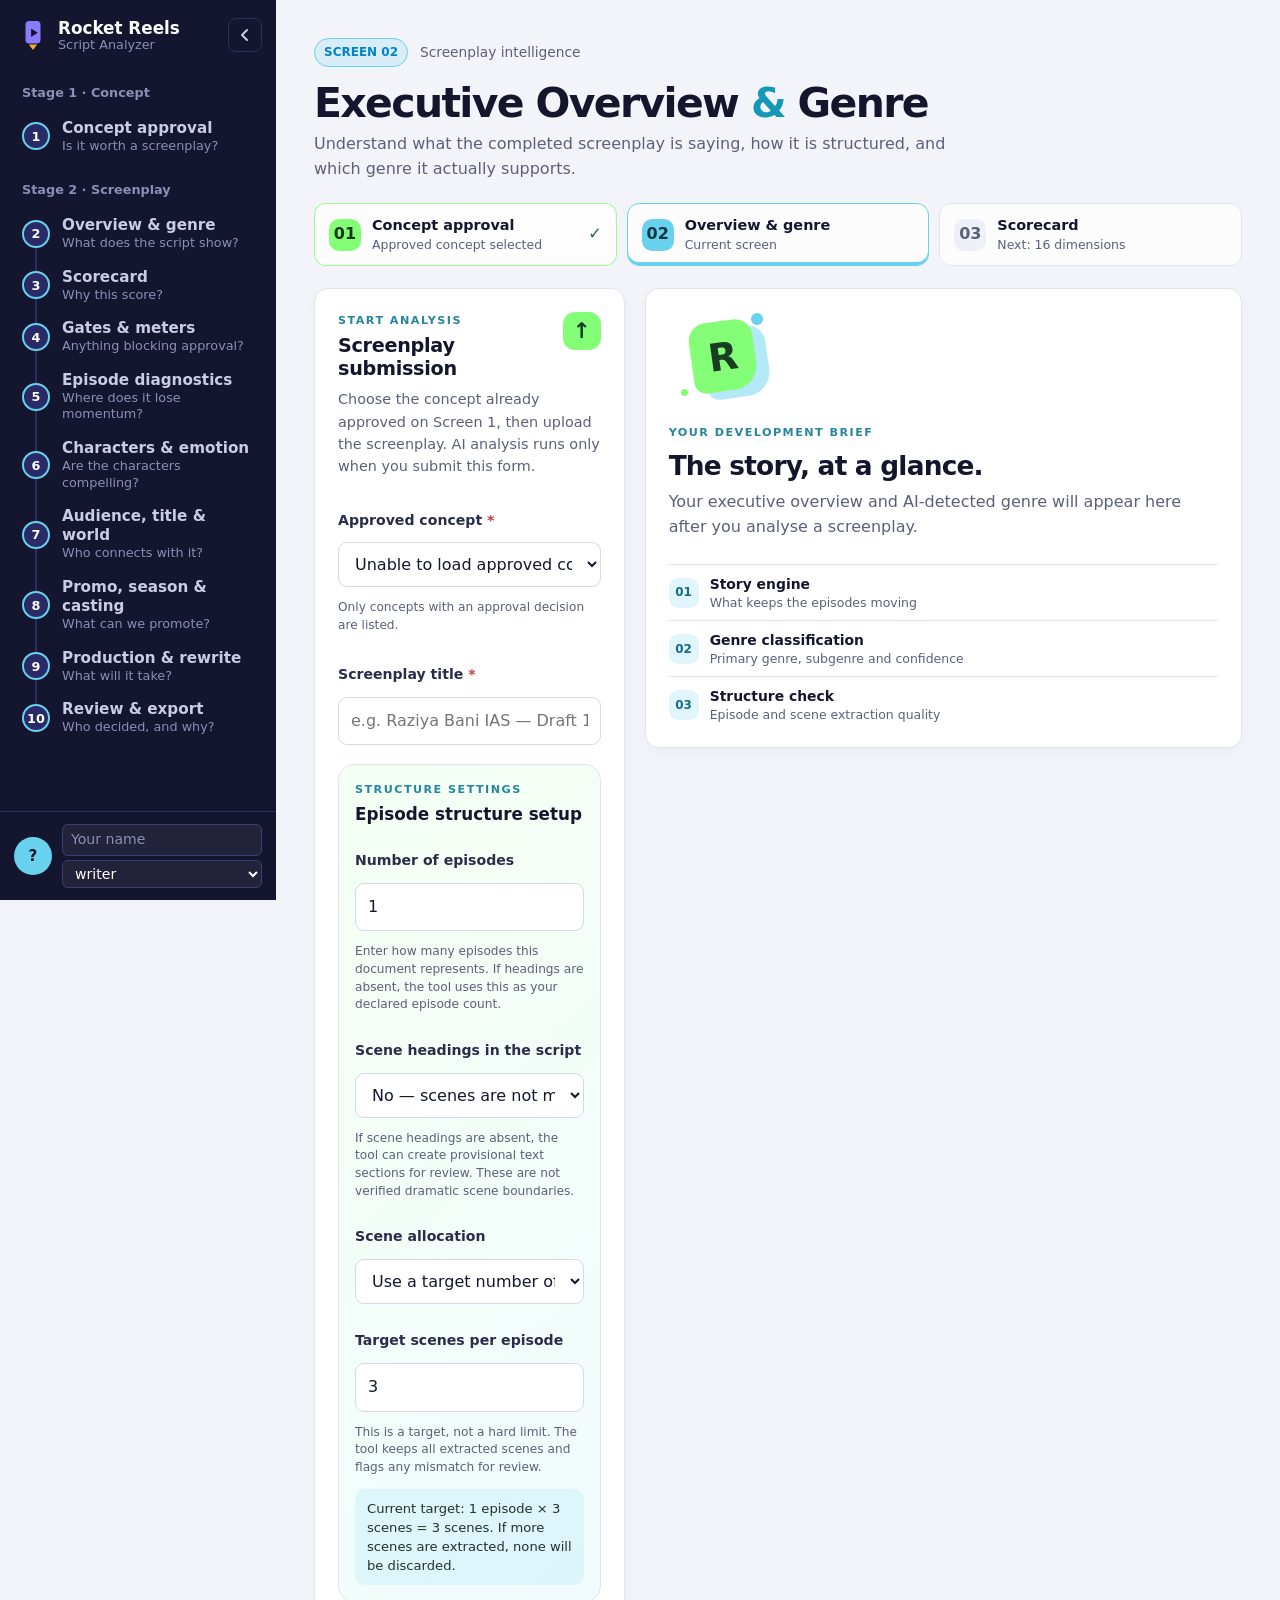
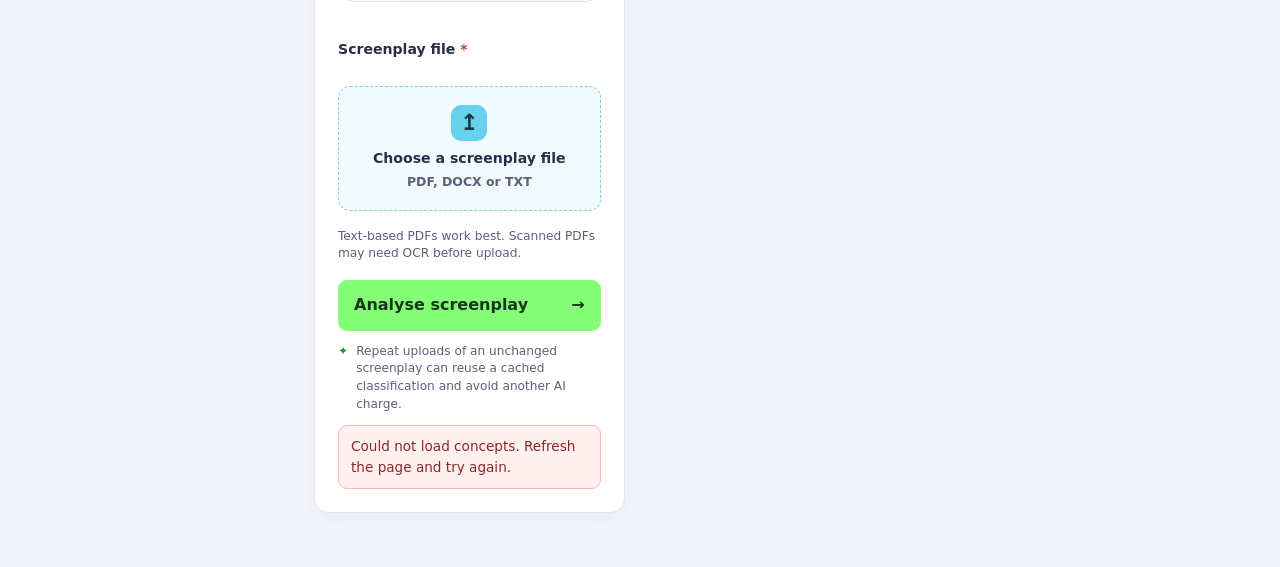
==== static/screen2.html @ da528029 "Initial commit without secrets" ====
<!DOCTYPE html>
<html lang="en">
<head>
  <meta charset="UTF-8">
  <meta name="viewport" content="width=device-width, initial-scale=1">
  <title>Rocket Reels — Screen 02: Executive Overview & Genre</title>
  <link rel="stylesheet" href="/static/App.css">
  <script src="/static/Shell.js" defer></script>
</head>
<body>
  <main class="shell-main screen2-main">
    <header class="page-head screen2-head">
      <div>
        <div class="crumb"><span class="chip info">SCREEN 02</span><span>Screenplay intelligence</span></div>
        <h1>Executive Overview <span class="heading-and">&</span> Genre</h1>
        <p class="sub">Understand what the completed screenplay is saying, how it is structured, and which genre it actually supports.</p>
      </div>
      <div id="head-actions"></div>
    </header>

    <section class="s2-workflow" aria-label="Screen 2 workflow">
      <div class="s2-step s2-step-done"><span>01</span><div><b>Concept approval</b><small>Approved concept selected</small></div><i>✓</i></div>
      <div class="s2-step s2-step-current"><span>02</span><div><b>Overview & genre</b><small>Current screen</small></div></div>
      <div class="s2-step"><span>03</span><div><b>Scorecard</b><small>Next: 16 dimensions</small></div></div>
    </section>

    <div class="s2-layout">
      <section class="panel s2-upload-panel">
        <div class="panel-heading">
          <div><span class="s2-eyebrow">START ANALYSIS</span><h2>Screenplay submission</h2></div>
          <span class="s2-icon" aria-hidden="true">↑</span>
        </div>
        <p class="panel-intro">Choose the concept already approved on Screen 1, then upload the screenplay. AI analysis runs only when you submit this form.</p>
        <form id="upload-form" class="s2-form">
          <div class="s2-field">
            <label for="concept-select">Approved concept <span class="required-mark">*</span></label>
            <select id="concept-select" required><option value="">Loading approved concepts…</option></select>
            <small>Only concepts with an approval decision are listed.</small>
          </div>
          <div class="s2-field">
            <label for="screenplay-title">Screenplay title <span class="required-mark">*</span></label>
            <input type="text" id="screenplay-title" maxlength="200" required placeholder="e.g. Raziya Bani IAS — Draft 1">
          </div>
          <section class="s2-structure-box" aria-labelledby="structure-title">
            <div class="s2-structure-heading"><span class="s2-eyebrow">STRUCTURE SETTINGS</span><h3 id="structure-title">Episode structure setup</h3></div>
            <div class="s2-field">
              <label for="expected-episodes">Number of episodes</label>
              <input type="number" id="expected-episodes" min="1" max="500" value="1" required>
              <small>Enter how many episodes this document represents. If headings are absent, the tool uses this as your declared episode count.</small>
            </div>
            <div class="s2-field">
              <label for="scene-marking">Scene headings in the script</label>
              <select id="scene-marking">
                <option value="marked">Yes — scene headings are present</option>
                <option value="unmarked" selected>No — scenes are not marked</option>
              </select>
              <small>If scene headings are absent, the tool can create provisional text sections for review. These are not verified dramatic scene boundaries.</small>
            </div>
            <div class="s2-field">
              <label for="scene-allocation">Scene allocation</label>
              <select id="scene-allocation"><option value="auto">Use all extracted scenes without a fixed target</option><option value="fixed" selected>Use a target number of scenes per episode</option></select>
            </div>
            <div class="s2-field" id="target-scenes-field">
              <label for="target-scenes">Target scenes per episode</label>
              <input type="number" id="target-scenes" min="1" max="100" value="3" required>
              <small>This is a target, not a hard limit. The tool keeps all extracted scenes and flags any mismatch for review.</small>
            </div>
            <p class="s2-structure-note" id="structure-preview" role="status">Current target: 1 episode × 3 scenes = 3 scenes. If more scenes are extracted, none will be discarded.</p>
          </section>
          <div class="s2-field">
            <label for="screenplay-file">Screenplay file <span class="required-mark">*</span></label>
            <label class="s2-dropzone" for="screenplay-file">
              <span class="s2-upload-symbol" aria-hidden="true">↥</span>
              <strong id="file-label">Choose a screenplay file</strong>
              <span>PDF, DOCX or TXT</span>
              <input type="file" id="screenplay-file" required accept=".txt,.pdf,.docx,application/pdf,application/vnd.openxmlformats-officedocument.wordprocessingml.document,text/plain">
            </label>
            <small>Text-based PDFs work best. Scanned PDFs may need OCR before upload.</small>
          </div>
          <button type="submit" class="btn amber s2-submit" id="upload-btn"><span>Analyse screenplay</span><span aria-hidden="true">→</span></button>
          <p class="s2-cost-note"><span aria-hidden="true">✦</span> Repeat uploads of an unchanged screenplay can reuse a cached classification and avoid another AI charge.</p>
        </form>
        <div id="upload-status" role="status" aria-live="polite"></div>
      </section>

      <section id="screenplay-results" class="s2-results" aria-live="polite">
        <div class="panel s2-empty-state">
          <div class="s2-empty-art" aria-hidden="true"><span>R</span><i></i><b></b></div>
          <span class="s2-eyebrow">YOUR DEVELOPMENT BRIEF</span>
          <h2>The story, at a glance.</h2>
          <p>Your executive overview and AI-detected genre will appear here after you analyse a screenplay.</p>
          <div class="s2-preview-list"><div><span>01</span><p><b>Story engine</b><small>What keeps the episodes moving</small></p></div><div><span>02</span><p><b>Genre classification</b><small>Primary genre, subgenre and confidence</small></p></div><div><span>03</span><p><b>Structure check</b><small>Episode and scene extraction quality</small></p></div></div>
        </div>
      </section>
    </div>
  </main>

  <script>
    (() => {
      const $ = (id) => document.getElementById(id);
      const escapeHTML = (value) => String(value ?? '').replace(/[&<>"']/g, (ch) => ({'&':'&amp;','<':'&lt;','>':'&gt;','"':'&quot;',"'":'&#39;'}[ch]));
      const userHeaders = () => ({'X-User-Name': localStorage.getItem('rr_name') || 'Producer', 'X-User-Role': localStorage.getItem('rr_role') || 'producer'});

      document.addEventListener('DOMContentLoaded', () => {
        loadApprovedConcepts();
        $('screenplay-file').addEventListener('change', () => {
          $('file-label').textContent = $('screenplay-file').files?.[0]?.name || 'Choose a screenplay file';
        });
        $('upload-form').addEventListener('submit', analyseScreenplay);
        function updateStructurePreview() {
          const episodes = Math.max(1, Number($('expected-episodes').value || 1));
          const target = Math.max(1, Number($('target-scenes').value || 3));
          const fixed = $('scene-allocation').value === 'fixed';
          $('target-scenes-field').hidden = !fixed;
          $('structure-preview').textContent = fixed
            ? `Current target: ${episodes} episode${episodes === 1 ? '' : 's'} × ${target} scenes = ${episodes * target} scenes. If more scenes are extracted, none will be discarded.`
            : 'No fixed scene target is applied. All extracted scenes are retained for review.';
        }
        ['expected-episodes','target-scenes','scene-allocation','scene-marking'].forEach(id => $(id).addEventListener('input', updateStructurePreview));
        $('scene-allocation').addEventListener('change', updateStructurePreview);
        updateStructurePreview();
      });

      async function loadApprovedConcepts() {
        const select = $('concept-select');
        try {
          const res = await fetch('/api/concepts', {headers: userHeaders()});
          if (!res.ok) throw new Error('Could not load concepts. Refresh the page and try again.');
          const concepts = await res.json();
          const approved = concepts.filter(c => ['approve_to_screenplay','approve','approved'].includes(String(c.latest_decision || c.status || c.decision || '').toLowerCase()));
          if (!approved.length) {
            select.innerHTML = '<option value="">No approved concepts found</option>';
            $('upload-status').innerHTML = '<div class="s2-alert s2-alert-info">Approve a concept on Screen 1 before starting screenplay analysis.</div>';
            return;
          }
          select.innerHTML = '<option value="">Select an approved concept</option>' + approved.map(c => {
            const title = c.title || c.working_title || `Concept #${c.id}`;
            return `<option value="${escapeHTML(c.id)}">${escapeHTML(title)} · #${escapeHTML(c.id)}</option>`;
          }).join('');
        } catch (err) {
          select.innerHTML = '<option value="">Unable to load approved concepts</option>';
          $('upload-status').innerHTML = `<div class="s2-alert s2-alert-error">${escapeHTML(err.message)}</div>`;
        }
      }

      async function analyseScreenplay(event) {
        event.preventDefault();
        const file = $('screenplay-file').files?.[0];
        const conceptId = $('concept-select').value;
        const title = $('screenplay-title').value.trim();
        if (!conceptId || !file || !title) {
          $('upload-status').innerHTML = '<div class="s2-alert s2-alert-error">Select an approved concept, enter a title, and choose a screenplay file.</div>';
          return;
        }
        const allowed = /\.(txt|pdf|docx)$/i.test(file.name);
        if (!allowed) {
          $('upload-status').innerHTML = '<div class="s2-alert s2-alert-error">Please upload a PDF, DOCX or TXT file.</div>';
          return;
        }
        const formData = new FormData();
        formData.append('concept_id', conceptId);
        formData.append('title', title);
        if ($('expected-episodes').value) formData.append('expected_episodes', $('expected-episodes').value);
        formData.append('scene_marking', $('scene-marking').value);
        formData.append('scene_allocation', $('scene-allocation').value);
        formData.append('target_scenes_per_episode', $('target-scenes').value || '3');
        formData.append('file', file);

        const button = $('upload-btn');
        button.disabled = true;
        button.innerHTML = '<span class="s2-spinner"></span><span>Parsing screenplay & analysing…</span>';
        $('upload-status').innerHTML = '<div class="s2-alert s2-alert-info">Extracting the full screenplay, checking scene headings and preparing any provisional sections before classification.</div>';
        $('screenplay-results').innerHTML = '<div class="panel s2-loading"><div class="s2-spinner s2-spinner-large"></div><h2>Building your executive overview</h2><p>Checking episode boundaries, genre signals and story engine.</p></div>';

        try {
          const res = await fetch('/api/screen2/analyze', {method:'POST', headers:userHeaders(), body:formData});
          const data = await res.json().catch(() => ({}));
          if (!res.ok) throw new Error(data.detail || `Analysis failed (HTTP ${res.status}).`);
          $('upload-status').innerHTML = data.cache_hit
            ? '<div class="s2-alert s2-alert-success">Cached classification reused — no new AI generation call was needed.</div>'
            : '<div class="s2-alert s2-alert-success">Analysis complete. Review the findings before moving to the scorecard.</div>';
          renderResults(data);
        } catch (err) {
          $('upload-status').innerHTML = `<div class="s2-alert s2-alert-error">${escapeHTML(err.message || 'Unexpected error. Please try again.')}</div>`;
          $('screenplay-results').innerHTML = `<div class="panel s2-error-state"><span class="s2-eyebrow">ANALYSIS NOT COMPLETED</span><h2>We couldn't finish this run.</h2><p>${escapeHTML(err.message || 'Unexpected error.')}</p><p class="sub">Your file may contain no extractable text, or the configured AI provider may not be available.</p></div>`;
        } finally {
          button.disabled = false;
          button.innerHTML = '<span>Analyse screenplay</span><span aria-hidden="true">→</span>';
        }
      }

      function metric(value, label, hint='') {
        return `<div class="s2-metric"><strong>${escapeHTML(value)}</strong><span>${escapeHTML(label)}</span>${hint ? `<small>${escapeHTML(hint)}</small>` : ''}</div>`;
      }

      function renderResults(data) {
        const warnings = Array.isArray(data.parse_warnings) ? data.parse_warnings : [];
        const genres = Array.isArray(data.ai_secondary_genre_elements) ? data.ai_secondary_genre_elements : [];
        const patterns = Array.isArray(data.narrative_patterns) ? data.narrative_patterns : [];
        const alternatives = Array.isArray(data.alternative_classifications) ? data.alternative_classifications : [];
        const evidence = Array.isArray(data.evidence) ? data.evidence : [];
        const parseStatus = String(data.parse_status || 'unknown').toLowerCase();
        const statusClass = parseStatus === 'ok' ? 's2-status-good' : 's2-status-warn';
        const genreMatch = String(data.genre_match || 'Not specified');
        const cacheLabel = data.cache_hit ? 'Cached result' : 'Fresh AI run';
        const score = data.full_score == null ? 'Pending' : `${Math.round(Number(data.full_score))}/100`;
        $('screenplay-results').innerHTML = `
          <article class="panel s2-overview-card">
            <div class="s2-result-top"><div><span class="s2-eyebrow">EXECUTIVE OVERVIEW</span><h2>${escapeHTML(data.title || 'Screenplay assessment')}</h2><p class="s2-result-meta">Screenplay #${escapeHTML(data.screenplay_id)} · ${escapeHTML(data.provider || 'AI')} · ${escapeHTML(cacheLabel)}</p></div><span class="s2-status ${statusClass}">${escapeHTML(parseStatus.replaceAll('_',' '))}</span></div>
            <div class="s2-metrics">${metric(data.detected_episodes ?? '—','Episodes detected', data.expected_episodes ? `Expected ${data.expected_episodes}` : 'From screenplay structure')}${metric(Number(data.word_count || 0).toLocaleString(),'Words extracted')}${metric(Number(data.scene_count || 0).toLocaleString(),'Scenes detected')}${metric(score,'Screenplay score','Detailed rubric on Screen 3')}</div>
            <div class="s2-section-heading"><div><span class="s2-eyebrow">AI CLASSIFICATION</span><h3>Genre & subgenre</h3></div><span class="s2-confidence">${escapeHTML(data.confidence || 'Confidence n/a')} confidence</span></div>
            <div class="s2-genre-grid"><div class="s2-genre-primary"><small>PRIMARY GENRE</small><strong>${escapeHTML(data.ai_primary_genre || 'Not determined')}</strong><span>AI-detected from screenplay content</span></div><div class="s2-genre-secondary"><small>SUBGENRE</small><strong>${escapeHTML(data.ai_subgenre || 'Not determined')}</strong><span>Specific story and trope blend</span></div></div>
            <div class="s2-tag-row">${genres.length ? genres.map(g => `<span class="s2-tag">${escapeHTML(g)}</span>`).join('') : '<span class="s2-muted">No secondary genre elements returned.</span>'}</div>
            ${data.ambiguity_note ? `<div class="s2-note"><b>Classification ambiguity</b><p>${escapeHTML(data.ambiguity_note)}</p></div>` : ''}
            <div class="s2-compare"><div><small>DECLARED IN SCRIPT</small><strong>${escapeHTML(data.declared_genre || 'Not specified')}</strong><span>${escapeHTML(data.declared_subgenre || 'Subgenre not specified')}</span></div><div class="s2-compare-arrow" aria-hidden="true">↔</div><div><small>AI CLASSIFICATION CHECK</small><strong>${escapeHTML(genreMatch)}</strong><span>Human review is recommended before finalising labels.</span></div></div>
          </article>
          <article class="panel s2-story-card"><div class="s2-section-heading"><div><span class="s2-eyebrow">THE STORY ENGINE</span><h3>What keeps the drama moving?</h3></div><span class="s2-story-mark" aria-hidden="true">✦</span></div>
            <div class="s2-story-field"><small>CENTRAL CONFLICT</small><p>${escapeHTML(data.central_conflict || 'No central conflict summary returned.')}</p></div>
            <div class="s2-story-columns"><div class="s2-story-field"><small>STORY ENGINE</small><p>${escapeHTML(data.story_engine || 'Not available')}</p></div><div class="s2-story-field"><small>RELATIONSHIP DYNAMICS</small><p>${escapeHTML(data.relationship_dynamics || 'Not available')}</p></div><div class="s2-story-field"><small>TONE</small><p>${escapeHTML(data.tone || 'Not available')}</p></div></div>
            ${patterns.length ? `<div class="s2-patterns"><small>NARRATIVE PATTERNS</small><div class="s2-tag-row">${patterns.map(x => `<span class="s2-tag s2-tag-blue">${escapeHTML(x)}</span>`).join('')}</div></div>` : ''}
            ${alternatives.length ? `<details class="s2-details"><summary>Alternative genre interpretations (${alternatives.length})</summary><ul>${alternatives.map(x => `<li>${escapeHTML(x)}</li>`).join('')}</ul></details>` : ''}
          </article>
          <article class="panel s2-structure-card"><div class="s2-section-heading"><div><span class="s2-eyebrow">EXTRACTION QUALITY</span><h3>Structure check</h3></div><span class="s2-status ${warnings.length ? 's2-status-warn' : 's2-status-good'}">${warnings.length ? `${warnings.length} flag(s)` : 'No flags'}</span></div>
            ${warnings.length ? `<ul class="s2-warning-list">${warnings.map(w => `<li><b>${escapeHTML(w.episode_id || 'Structure')}</b><span>${escapeHTML(w.message || 'Review extraction.')}</span></li>`).join('')}</ul>` : '<p class="s2-clean-note">The parser did not detect structural warnings. Review the episode count against the submitted draft before proceeding.</p>'}
            ${evidence.length ? `<details class="s2-details"><summary>View supporting evidence (${evidence.length} excerpts)</summary><div class="s2-evidence-list">${evidence.map(e => `<blockquote><p>“${escapeHTML(e.quote || '')}”</p><small>${escapeHTML(e.episode_id || 'Episode')} ${e.scene_id ? `· ${escapeHTML(e.scene_id)}` : ''} · ${e.verified ? 'Quote verified' : 'Needs source review'}</small><span>${escapeHTML(e.supports || '')}</span></blockquote>`).join('')}</div></details>` : ''}
            <div class="s2-result-footer"><span>Provider: ${escapeHTML(data.provider || '—')} · Model: ${escapeHTML(data.model || '—')}</span><span>${data.cache_hit ? '0 new tokens billed for classification' : `Tokens reported: ${escapeHTML(data.input_tokens ?? 'n/a')} in / ${escapeHTML(data.output_tokens ?? 'n/a')} out`}</span></div>
            <a class="btn amber s2-next-button" href="/screen/3">Continue to Screen 03: Full Scorecard <span aria-hidden="true">→</span></a>
          </article>`;
      }
    })();
  </script>
</body>
</html>
---- static/App.css ----
/* Rocket Reels Script Analyzer: shared design system + app shell */
:root {
  --bg: #F3F4F9;
  --surface: #ffffff;
  --ink: #14162E;
  --muted: #5B6079;
  --line: #E1E4EE;
  --line-strong: #C7CCDD;

  /* Updated Brand Accents */
  --brand-green: #84fd77;
  --brand-blue: #68d1ed;
  --accent: #14152E;
  --accent-soft: rgba(104, 209, 237, 0.15);
  --accent-light: #68d1ed;
  --amber: #84fd77;

  /* Sidebar Palette */
  --side: #14152E;
  --side-ink: #C9CCE6;
  --side-muted: #8A8FB5;
  --side-line: #2C2F5C;

  /* Status Colors */
  --ok: #15803d;
  --ok-bg: rgba(132, 253, 119, 0.2);
  --warn: #8A5200;
  --warn-bg: #FFF0D2;
  --bad: #9E2A2A;
  --bad-bg: #FBE1E1;

  --head: "Bricolage Grotesque", "Segoe UI", system-ui, sans-serif;
  --body: "Source Sans 3", "Segoe UI", system-ui, sans-serif;
  --side-w: 276px;
  --side-w-c: 78px;
}

* { box-sizing: border-box; }
body { margin: 0; background: var(--bg); color: var(--ink); font: 16px/1.55 var(--body); }
h1, h2, h3 { font-family: var(--head); margin: 0; line-height: 1.2; }
h2 { font-size: 1.12rem; }
h3 { font-size: .95rem; margin-top: 12px; }
a { color: #0284c7; }
:focus-visible { outline: 3px solid var(--brand-blue); outline-offset: 2px; }
.sr-only { position: absolute; width: 1px; height: 1px; overflow: hidden; clip: rect(0 0 0 0); white-space: nowrap; }

/* ---------- Shell Layout & Sidebar ---------- */
body.has-shell { display: grid; grid-template-columns: var(--side-w) minmax(0, 1fr); min-height: 100vh; }
.topbar, .scrim { display: none; }
.side { position: sticky; top: 0; height: 100vh; background: var(--side); color: var(--side-ink); display: flex; flex-direction: column; overflow: hidden; }
.side :focus-visible { outline-color: var(--brand-green); }
.side-top { display: flex; align-items: center; justify-content: space-between; gap: 8px; padding: 18px 14px 8px 18px; }
.brand { display: flex; align-items: center; gap: 10px; color: #fff; text-decoration: none; min-width: 0; }
.brand-text { display: grid; line-height: 1.15; min-width: 0; }
.brand-text b { font: 700 1.05rem var(--head); }
.brand-text small { color: var(--side-muted); font-size: .8rem; }
.icon-btn { flex: none; width: 34px; height: 34px; padding: 0; display: grid; place-items: center; border-radius: 8px; border: 1px solid var(--side-line); background: transparent; color: var(--side-ink); cursor: pointer; }
.icon-btn:hover { background: rgba(255, 255, 255, .08); }
.icon-btn svg { transition: transform .2s; }
.rail { flex: 1; overflow: auto; padding: 4px 14px 16px; }
.stage { font-size: .8rem; font-weight: 600; color: var(--side-muted); margin: 18px 8px 8px; }
.rail ol { list-style: none; margin: 0; padding: 0; position: relative; }
.rail ol::before { content: ""; position: absolute; left: 21px; top: 16px; bottom: 16px; width: 2px; background: var(--side-line); }

/* Navigation Items */
.nav-item { position: relative; display: flex; gap: 12px; align-items: center; padding: 8px; border-radius: 10px; color: var(--side-ink); text-decoration: none; }
.nav-item:hover { background: rgba(255, 255, 255, .07); }
.node { position: relative; z-index: 1; flex: none; width: 28px; height: 28px; border-radius: 50%; display: grid; place-items: center; font: 700 .8rem var(--head); background: var(--side); border: 2px solid #3A3E75; color: var(--side-muted); }
.nav-item.live .node { border-color: var(--brand-blue); color: #fff; background: #2A2A66; }
.nav-item.current { background: rgba(104, 209, 237, 0.15); color: #fff; border-left: 3px solid var(--brand-blue); }
.nav-item.current .node { background: var(--brand-green); border-color: var(--brand-green); color: #14152E; }
.nav-item.soon { color: var(--side-muted); }
.nav-text { min-width: 0; }
.nav-title { display: block; font-weight: 600; font-size: .95rem; line-height: 1.25; }
.nav-sub { display: block; font-size: .8rem; color: var(--side-muted); line-height: 1.3; }
.nav-item.current .nav-sub { color: var(--side-ink); }
.tag-soon { margin-left: auto; flex: none; font-size: .72rem; border: 1px solid #3A3E75; border-radius: 999px; padding: 0 8px; color: var(--side-muted); }

/* User Controls Sidebar */
.side-user { border-top: 1px solid var(--side-line); padding: 12px 14px; display: flex; gap: 10px; align-items: center; }
.avatar { flex: none; width: 38px; height: 38px; border-radius: 50%; background: var(--brand-blue); color: #14152E; display: grid; place-items: center; font: 700 .95rem var(--head); }
.user-fields { min-width: 0; flex: 1; display: grid; gap: 4px; }
.user-fields input, .user-fields select { width: 100%; background: rgba(255, 255, 255, .06); border: 1px solid #3A3E75; color: #fff; border-radius: 6px; padding: 4px 8px; font: inherit; font-size: .88rem; }
.user-fields select option { color: #14162E; }
.user-fields input::placeholder { color: var(--side-muted); }

/* Main Shell Container */
.shell-main { padding: 28px clamp(16px, 3vw, 40px) 40px; max-width: 1380px; width: 100%; margin: 0 auto; }
.page-head { display: flex; flex-wrap: wrap; gap: 14px 24px; justify-content: space-between; align-items: flex-end; margin-bottom: 22px; }
.crumb { display: flex; gap: 12px; align-items: center; font-size: .86rem; color: var(--muted); }
.ticks { display: inline-flex; gap: 3px; }
.ticks i { width: 14px; height: 4px; border-radius: 2px; background: var(--line-strong); }
.ticks i.on { background: var(--brand-blue); }
.ticks i.cur { background: var(--brand-green); }
.page-head h1 { font-size: clamp(1.5rem, 3vw, 2rem); margin-top: 6px; }
.page-head .sub { margin: 4px 0 0; color: var(--muted); max-width: 62ch; }
.pager { display: grid; grid-template-columns: 1fr 1fr; gap: 12px; margin-top: 28px; }
.pager a { display: block; padding: 14px 18px; border: 1px solid var(--line-strong); border-radius: 10px; background: var(--surface); text-decoration: none; color: var(--ink); }
.pager a:hover { border-color: var(--brand-blue); }
.pager a small { display: block; color: var(--muted); }
.pager a strong { font-family: var(--head); }
.pager a.next { text-align: right; border-color: var(--brand-green); box-shadow: inset 0 -3px 0 var(--brand-green); }
.pager .spacer { display: block; }

/* Responsive Collapsed & Drawer Sidebar */
@media (min-width: 901px) {
  body.has-shell.side-collapsed { grid-template-columns: var(--side-w-c) minmax(0, 1fr); }
  body.side-collapsed .brand-text, body.side-collapsed .nav-text, body.side-collapsed .tag-soon,
  body.side-collapsed .stage, body.side-collapsed .user-fields { display: none; }
  body.side-collapsed .side-top { flex-direction: column; padding: 16px 0 8px; gap: 12px; }
  body.side-collapsed .side-user { justify-content: center; }
  body.side-collapsed #side-collapse svg { transform: rotate(180deg); }
  body.side-collapsed .rail { padding: 4px 12px 16px; }
}
@media (prefers-reduced-motion: no-preference) { body.has-shell { transition: grid-template-columns .2s ease; } }
@media (max-width: 900px) {
  body.has-shell { display: block; }
  .topbar { display: flex; position: sticky; top: 0; z-index: 30; align-items: center; gap: 12px; padding: 10px 14px; background: var(--side); color: #fff; }
  .topbar b { font-family: var(--head); }
  .topbar .where { margin-left: auto; color: var(--side-muted); font-size: .86rem; }
  .side { position: fixed; inset: 0 auto 0 0; width: min(86vw, 310px); z-index: 50; transform: translateX(-104%); }
  body.drawer-open .side { transform: none; }
  body.drawer-open .scrim { display: block; }
  .scrim { position: fixed; inset: 0; background: rgba(10, 10, 30, .55); z-index: 40; }
  #side-collapse { display: none; }
  .pager { grid-template-columns: 1fr; }
}

/* ---------- Shared Components ---------- */
.panel { background: var(--surface); border: 1px solid var(--line); border-radius: 10px; padding: 18px; margin-bottom: 16px; }
.panel > h2 { margin-bottom: 10px; }
label { display: block; font-weight: 600; font-size: .88rem; margin: 10px 0 3px; }
input, select, textarea { width: 100%; padding: 8px 10px; border: 1px solid #9AA2B8; border-radius: 6px; font: inherit; background: #fff; color: var(--ink); }
textarea { min-height: 84px; resize: vertical; }
.hint, .note { font-size: .84rem; color: var(--muted); margin: 2px 0 0; }

/* Buttons */
button, .btn { display: inline-block; font: inherit; font-weight: 600; padding: 8px 16px; border-radius: 8px; border: 1px solid var(--brand-blue); background: var(--brand-blue); color: #14152E; cursor: pointer; text-decoration: none; transition: all 0.15s ease; }
button:hover, .btn:hover { background: #53c4e3; border-color: #53c4e3; }
button.secondary, .btn.secondary { background: #fff; color: #14152E; border-color: var(--line-strong); }
.btn.amber, button.amber { background: var(--brand-green); border-color: var(--brand-green); color: #14152E; }
.btn.amber:hover, button.amber:hover { background: #6fe363; border-color: #6fe363; }
button:disabled { opacity: .5; cursor: not-allowed; }

.row { display: flex; gap: 8px; flex-wrap: wrap; align-items: center; }
.between { justify-content: space-between; }
.chip { display: inline-block; padding: 2px 10px; border-radius: 999px; font-size: .82rem; font-weight: 600; border: 1px solid currentColor; white-space: nowrap; }
.chip.ok { color: var(--ok); background: var(--ok-bg); border-color: var(--brand-green); }
.chip.warn { color: var(--warn); background: var(--warn-bg); }
.chip.bad { color: var(--bad); background: var(--bad-bg); }
.chip.info { color: #0284c7; background: rgba(104, 209, 237, 0.2); border-color: var(--brand-blue); }

.list { list-style: none; margin: 0; padding: 0; }
.list li button { width: 100%; text-align: left; background: #fff; color: var(--ink); border: 1px solid var(--line); margin-bottom: 6px; font-weight: 400; border-radius: 8px; }
.list li button:hover { border-color: var(--brand-blue); }
.list li button[aria-current=true] { border-color: var(--brand-blue); background: var(--accent-soft); }

/* Tables & Scorecard Layout */
table { width: 100%; border-collapse: collapse; font-size: .92rem; }
th, td { text-align: left; padding: 10px 12px; border-bottom: 1px solid var(--line); vertical-align: top; }
th { font-weight: 600; color: var(--muted); background: #f8fafc; }

.screen3-container { padding: 24px; max-width: 1200px; margin: 0 auto; }
.summary-card { display: flex; align-items: center; gap: 20px; background: #fff; border: 1px solid var(--line); border-radius: 10px; padding: 20px; margin-bottom: 24px; }
.score-badge { font-size: 2.2rem; font-weight: 800; color: var(--ink); }
.status-badge { padding: 6px 12px; border-radius: 20px; font-size: 0.875rem; font-weight: 600; background: #e2e8f0; color: #475569; }
.status-badge.complete { background: var(--ok-bg); color: var(--ok); border: 1px solid var(--brand-green); }

.rubric-table { width: 100%; border-collapse: collapse; background: #ffffff; border: 1px solid var(--line); border-radius: 10px; overflow: hidden; }
.rubric-table th { background: #f1f5f9; text-align: left; padding: 12px 16px; font-size: 0.85rem; font-weight: 600; color: var(--ink); border-bottom: 1px solid var(--line-strong); }
.rubric-table td { padding: 12px 16px; border-bottom: 1px solid var(--line); font-size: 0.9rem; color: var(--ink); vertical-align: top; }
.rubric-table tr:hover { background-color: #f8fafc; }

.evidence-box { background: rgba(104, 209, 237, 0.08); border-left: 3px solid var(--brand-blue); padding: 8px 12px; margin-top: 6px; font-style: italic; font-size: 0.85rem; color: #334155; border-radius: 0 6px 6px 0; }

/* ---------- Screen 1: Concept approval refresh ---------- */
:root {
  --brand-green: #84fd77;
  --brand-blue: #68d1ed;
  --green-ink: #17351a;
  --blue-ink: #102e38;
}
.shell-main { padding: clamp(18px, 3vw, 38px); max-width: 1700px; width: 100%; min-width: 0; }
.page-head { align-items: flex-start; margin-bottom: 22px; }
.page-head h1 { letter-spacing: -.035em; font-size: clamp(2rem, 3.5vw, 2.8rem); }
.page-head .sub { font-size: 1rem; max-width: 70ch; }
.concept-hero {
  position: relative; overflow: hidden; display: flex; align-items: center; justify-content: space-between;
  gap: 24px; min-height: 205px; margin: 0 0 16px; padding: clamp(22px, 3vw, 34px);
  border: 1px solid #2d355c; border-radius: 18px; color: #f8faff;
  background: radial-gradient(ellipse at 88% 20%, rgba(104,209,237,.19), transparent 34%),
              linear-gradient(120deg, #14152e 0%, #20264b 72%, #19213c 100%);
}
.hero-copy { position: relative; z-index: 1; max-width: 760px; }
.eyebrow { display: block; color: #55707b; font-size: .72rem; font-weight: 800; letter-spacing: .13em; margin-bottom: 7px; }
.concept-hero .eyebrow { color: var(--brand-blue); }
.concept-hero h2 { font-size: clamp(1.45rem, 2.7vw, 2.15rem); letter-spacing: -.025em; margin: 0 0 10px; }
.concept-hero p { max-width: 68ch; margin: 0; color: #c4c9e0; }
.hero-pills { display: flex; flex-wrap: wrap; gap: 8px; margin-top: 20px; }
.hero-pills span { border: 1px solid #454b70; background: rgba(255,255,255,.04); color: #e6eaf8; border-radius: 999px; padding: 6px 10px; font-size: .78rem; }
.hero-pills span:first-child { border-color: var(--brand-green); color: var(--brand-green); }
.hero-mark { position: relative; flex: 0 0 130px; width: 130px; height: 130px; display: grid; place-items: center; border: 1px solid rgba(104,209,237,.45); border-radius: 32px; transform: rotate(8deg); background: linear-gradient(135deg,rgba(104,209,237,.13),rgba(132,253,119,.1)); }
.hero-mark span { font: 800 2.2rem var(--head); color: var(--brand-green); letter-spacing: -.08em; transform: rotate(-8deg); }
.hero-mark i,.hero-mark b { position: absolute; display: block; border-radius: 50%; }
.hero-mark i { width: 12px; height: 12px; background: var(--brand-blue); top: 13px; right: 14px; }
.hero-mark b { width: 7px; height: 7px; background: var(--brand-green); bottom: 17px; left: 16px; }
.workflow-strip { display: grid; grid-template-columns: repeat(3,minmax(0,1fr)); gap: 10px; margin-bottom: 22px; }
.workflow-strip > div { display: flex; align-items: center; gap: 12px; padding: 13px 15px; border: 1px solid var(--line); border-radius: 12px; background: rgba(255,255,255,.76); }
.step-number { display: grid; place-items: center; flex: 0 0 34px; width: 34px; height: 34px; border-radius: 10px; font-weight: 800; color: #102e38; background: var(--brand-blue); }
.workflow-strip > div:first-child .step-number { background: var(--brand-green); color: #17351a; }
.workflow-strip strong,.workflow-strip small { display: block; }
.workflow-strip strong { font-size: .9rem; }
.workflow-strip small { color: var(--muted); font-size: .78rem; }
.layout { align-items: start; gap: 20px; }
.layout > div:first-child { min-width: 0; }
.panel { border-radius: 14px; padding: clamp(16px, 2vw, 23px); box-shadow: 0 4px 16px rgba(20,22,46,.035); }
.panel h2 { font-size: 1.2rem; letter-spacing: -.015em; }
.panel-heading { display: flex; justify-content: space-between; align-items: center; gap: 12px; }
.panel-heading .eyebrow { margin-bottom: 4px; }
.required-note { font-size: .75rem; color: var(--muted); white-space: nowrap; }
.panel-intro { color: var(--muted); font-size: .9rem; margin: 8px 0 18px; }
label { margin-top: 14px; margin-bottom: 5px; color: #292d4a; }
label small { font-weight: 500; color: var(--muted); }
input,select,textarea { border-color: #d4d9e7; border-radius: 9px; padding: 11px 12px; transition: border-color .15s, box-shadow .15s; }
input:focus,select:focus,textarea:focus { outline: none; border-color: #36aeca; box-shadow: 0 0 0 3px rgba(104,209,237,.2); }
textarea { min-height: 74px; }
.form-footnote { display: flex; gap: 9px; align-items: flex-start; margin-top: 18px; padding: 11px 12px; border-radius: 10px; background: rgba(104,209,237,.12); color: #38515c; font-size: .8rem; line-height: 1.45; }
.status-dot { flex: 0 0 8px; width: 8px; height: 8px; margin-top: 5px; border-radius: 50%; background: #21839b; }
button,.btn { border-radius: 9px; font-weight: 700; }
.btn.amber,button.amber { background: var(--brand-green); border-color: var(--brand-green); color: #17351a; }
.btn.amber:hover,button.amber:hover { background: #a0ff96; border-color: #a0ff96; }
#submit-btn { padding: 13px 16px; }
#concepts-list { padding: 0; list-style: none; }
#concepts-list li { margin-top: 8px; }
#concepts-list li > button { border: 1px solid var(--line); background: #fff; text-align: left; padding: 12px; }
#concepts-list li > button:hover { border-color: var(--brand-blue); background: #f7fdff; }
#evaluation-view .panel:first-child { border-top: 3px solid var(--brand-blue); }
.chip { border-radius: 999px; padding: 4px 9px; font-weight: 700; font-size: .75rem; }
@media (max-width: 900px) {
  .shell-main { padding: 18px 14px 28px; }
  .concept-hero { min-height: auto; }
  .hero-mark { flex-basis: 90px; width: 90px; height: 90px; border-radius: 24px; }
  .hero-mark span { font-size: 1.7rem; }
}
@media (max-width: 600px) {
  .hero-mark { display: none; }
  .workflow-strip { grid-template-columns: 1fr; }
  .workflow-strip > div { padding: 10px 12px; }
  .panel-heading { align-items: flex-start; }
}

/* ---------- Screen 02: Executive overview + genre ---------- */
.screen2-main { max-width: 1500px; }
.screen2-head { align-items: flex-end; }
.screen2-head h1 { margin-top: 12px; letter-spacing: -.04em; font-size: clamp(2rem, 3.2vw, 3rem); }
.heading-and { color: #1597b7; }
.screen2-head .sub { max-width: 680px; }
.s2-workflow { display: grid; grid-template-columns: repeat(3,minmax(0,1fr)); gap: 10px; margin: 0 0 22px; }
.s2-step { display: flex; align-items: center; gap: 11px; min-width: 0; padding: 12px 14px; border: 1px solid var(--line); background: rgba(255,255,255,.78); border-radius: 12px; }
.s2-step > span { display: grid; place-items: center; width: 32px; height: 32px; flex: none; border-radius: 10px; font-weight: 800; background: #edf0f7; color: var(--muted); }
.s2-step div { display: grid; min-width: 0; line-height: 1.25; }
.s2-step b { font-size: .9rem; }
.s2-step small { color: var(--muted); font-size: .78rem; margin-top: 3px; }
.s2-step i { margin-left: auto; font-style: normal; color: #176d2c; font-weight: 800; }
.s2-step-done { border-color: rgba(132,253,119,.8); }
.s2-step-done > span { background: var(--brand-green); color: #17351a; }
.s2-step-current { border-color: var(--brand-blue); box-shadow: inset 0 -3px var(--brand-blue); }
.s2-step-current > span { background: var(--brand-blue); color: #123744; }
.s2-layout { display: grid; grid-template-columns: minmax(290px,.78fr) minmax(0,1.5fr); align-items: start; gap: 20px; }
.s2-upload-panel { position: sticky; top: 18px; }
.s2-upload-panel .panel-heading { align-items: flex-start; }
.s2-eyebrow { display: block; color: #27869d; font-size: .7rem; font-weight: 800; letter-spacing: .13em; margin-bottom: 5px; }
.s2-icon,.s2-story-mark { display: grid; place-items: center; flex: none; width: 38px; height: 38px; border-radius: 12px; font-size: 1.35rem; font-weight: 800; color: #163b24; background: var(--brand-green); }
.s2-form { display: grid; gap: 15px; }
.s2-field { display: grid; gap: 6px; }
.s2-field label { font-size: .88rem; font-weight: 700; }
.s2-field small { color: var(--muted); font-size: .78rem; line-height: 1.4; }
.required-mark { color: #c24141; }
.optional-mark { font-size: .72rem; font-weight: 500; color: var(--muted); margin-left: 5px; }
.s2-field input,.s2-field select { min-height: 43px; }
.s2-dropzone { position: relative; display: grid; justify-items: center; text-align: center; gap: 3px; padding: 18px 12px; border: 1.5px dashed #83cfe0; border-radius: 12px; background: rgba(104,209,237,.09); cursor: pointer; }
.s2-dropzone:hover { background: rgba(104,209,237,.16); border-color: #269ab7; }
.s2-dropzone strong { font-size: .88rem; max-width: 100%; overflow-wrap: anywhere; }
.s2-dropzone > span:not(.s2-upload-symbol) { color: var(--muted); font-size: .78rem; }
.s2-upload-symbol { display: grid; place-items: center; width: 36px; height: 36px; border-radius: 10px; margin-bottom: 4px; color: #143a44; background: var(--brand-blue); font-size: 1.4rem; }
.s2-dropzone input { position: absolute; width: 1px; height: 1px; opacity: 0; overflow: hidden; }
.s2-submit { display: flex; justify-content: space-between; align-items: center; gap: 12px; width: 100%; min-height: 48px; margin-top: 2px; padding: 12px 15px; }
.s2-submit:disabled { opacity: .65; cursor: wait; }
.s2-cost-note { display: flex; gap: 8px; align-items: flex-start; margin: -3px 0 0; color: var(--muted); font-size: .76rem; line-height: 1.45; }
.s2-cost-note span { color: #268d3d; }
.s2-results { min-width: 0; }
.s2-empty-state { min-height: 420px; display: flex; flex-direction: column; justify-content: center; overflow: hidden; }
.s2-empty-state h2,.s2-error-state h2 { font-size: 1.65rem; letter-spacing: -.03em; margin: 4px 0 8px; }
.s2-empty-state > p,.s2-error-state > p { color: var(--muted); max-width: 540px; margin: 0 0 18px; }
.s2-empty-art { position: relative; width: 100px; height: 88px; display: grid; place-items: center; margin: 0 0 24px 4px; }
.s2-empty-art span { display: grid; place-items: center; width: 64px; height: 70px; border-radius: 18px 18px 24px 12px; transform: rotate(-8deg); background: var(--brand-green); color: #193d20; font: 900 2.4rem var(--head); box-shadow: 12px 8px 0 rgba(104,209,237,.5); }
.s2-empty-art i,.s2-empty-art b { position: absolute; display: block; border-radius: 50%; background: var(--brand-blue); }
.s2-empty-art i { width: 12px; height: 12px; top: 1px; right: 10px; }
.s2-empty-art b { width: 7px; height: 7px; bottom: 4px; left: 8px; background: var(--brand-green); }
.s2-preview-list { display: grid; gap: 9px; margin-top: 6px; }
.s2-preview-list > div { display: flex; gap: 11px; align-items: center; border-top: 1px solid var(--line); padding-top: 10px; }
.s2-preview-list > div > span { display: grid; place-items: center; width: 30px; height: 30px; border-radius: 9px; background: rgba(104,209,237,.2); color: #176c83; font-size: .75rem; font-weight: 800; }
.s2-preview-list p { display: grid; gap: 2px; margin: 0; line-height: 1.3; }
.s2-preview-list b { font-size: .87rem; }
.s2-preview-list small { color: var(--muted); font-size: .78rem; }
.s2-alert { padding: 10px 12px; border-radius: 9px; margin-top: 12px; font-size: .85rem; overflow-wrap: anywhere; }
.s2-alert-info { background: rgba(104,209,237,.14); border: 1px solid rgba(104,209,237,.7); color: #155b70; }
.s2-alert-success { background: rgba(132,253,119,.18); border: 1px solid rgba(75,180,66,.4); color: #205d27; }
.s2-alert-error { background: #fff0f0; border: 1px solid #f0bcbc; color: #8c2727; }
.s2-overview-card,.s2-story-card,.s2-structure-card { margin-bottom: 16px; }
.s2-result-top,.s2-section-heading { display: flex; align-items: flex-start; justify-content: space-between; gap: 14px; }
.s2-result-top h2 { font-size: clamp(1.35rem,2vw,1.8rem); overflow-wrap: anywhere; }
.s2-result-meta { margin: 5px 0 0; color: var(--muted); font-size: .78rem; overflow-wrap: anywhere; }
.s2-status { display: inline-flex; flex: none; padding: 5px 9px; border-radius: 999px; font-size: .72rem; text-transform: capitalize; font-weight: 800; }
.s2-status-good { color: #176d2c; background: rgba(132,253,119,.25); }
.s2-status-warn { color: #855400; background: #fff1d3; }
.s2-metrics { display: grid; grid-template-columns: repeat(4,minmax(0,1fr)); gap: 8px; margin: 20px 0 24px; }
.s2-metric { min-width: 0; display: grid; gap: 4px; padding: 13px 12px; border-radius: 11px; background: #f6f8fb; border: 1px solid var(--line); }
.s2-metric strong { font: 800 clamp(1.15rem,2vw,1.55rem) var(--head); letter-spacing: -.03em; overflow-wrap: anywhere; }
.s2-metric span { font-size: .78rem; font-weight: 700; line-height: 1.25; }
.s2-metric small { color: var(--muted); font-size: .7rem; line-height: 1.3; }
.s2-section-heading { align-items: center; margin-bottom: 12px; }
.s2-section-heading h3 { font-size: 1.15rem; margin: 0; }
.s2-confidence { border: 1px solid rgba(104,209,237,.7); background: rgba(104,209,237,.12); color: #155b70; padding: 5px 9px; border-radius: 999px; font-size: .72rem; font-weight: 700; white-space: nowrap; }
.s2-genre-grid { display: grid; grid-template-columns: 1fr 1fr; gap: 10px; }
.s2-genre-primary,.s2-genre-secondary { display: grid; align-content: start; gap: 7px; padding: 16px; border-radius: 12px; min-width: 0; }
.s2-genre-primary { background: #eafce7; border: 1px solid #b9f6b1; }
.s2-genre-secondary { background: #eaf9fd; border: 1px solid #bcebf6; }
.s2-genre-grid small,.s2-compare small,.s2-story-field small,.s2-patterns > small { font-size: .68rem; font-weight: 800; letter-spacing: .09em; color: var(--muted); }
.s2-genre-grid strong { font: 800 clamp(1.15rem,2vw,1.5rem) var(--head); overflow-wrap: anywhere; }
.s2-genre-grid span { font-size: .78rem; color: var(--muted); }
.s2-tag-row { display: flex; flex-wrap: wrap; gap: 7px; margin-top: 10px; }
.s2-tag { display: inline-flex; border-radius: 999px; padding: 5px 9px; background: rgba(132,253,119,.2); border: 1px solid rgba(75,180,66,.24); color: #245d2b; font-size: .76rem; font-weight: 700; }
.s2-tag-blue { background: rgba(104,209,237,.16); border-color: rgba(45,160,190,.25); color: #155b70; }
.s2-muted { color: var(--muted); font-size: .8rem; }
.s2-note { margin-top: 12px; border-left: 3px solid #e6ae43; padding: 10px 12px; background: #fff8e8; border-radius: 0 8px 8px 0; }
.s2-note p { margin: 4px 0 0; color: #6e4b0c; font-size: .85rem; }
.s2-compare { display: grid; grid-template-columns: minmax(0,1fr) 28px minmax(0,1fr); gap: 10px; align-items: center; padding: 14px; margin-top: 18px; background: #f8f9fc; border: 1px solid var(--line); border-radius: 12px; }
.s2-compare > div:not(.s2-compare-arrow) { display: grid; gap: 5px; min-width: 0; }
.s2-compare strong { font-size: .95rem; overflow-wrap: anywhere; }
.s2-compare span { color: var(--muted); font-size: .76rem; line-height: 1.4; }
.s2-compare-arrow { display: grid; place-items: center; width: 28px; height: 28px; border-radius: 50%; background: var(--brand-blue); color: #143a44; font-weight: 800; }
.s2-story-mark { background: var(--brand-blue); color: #16404b; }
.s2-story-field { min-width: 0; padding: 12px 13px; background: #f7f9fc; border: 1px solid var(--line); border-radius: 10px; }
.s2-story-field p { margin: 5px 0 0; line-height: 1.5; font-size: .88rem; overflow-wrap: anywhere; }
.s2-story-columns { display: grid; grid-template-columns: repeat(3,minmax(0,1fr)); gap: 9px; margin-top: 9px; }
.s2-patterns { margin-top: 14px; }
.s2-details { border-top: 1px solid var(--line); margin-top: 14px; padding-top: 12px; }
.s2-details summary { cursor: pointer; font-size: .84rem; font-weight: 800; }
.s2-details ul { margin-bottom: 0; padding-left: 20px; color: var(--muted); font-size: .84rem; }
.s2-warning-list { list-style: none; margin: 0; padding: 0; display: grid; gap: 8px; }
.s2-warning-list li { display: flex; align-items: flex-start; gap: 10px; padding: 10px 12px; background: #fff8e8; border-radius: 8px; color: #76510d; font-size: .82rem; }
.s2-warning-list b { flex: none; }
.s2-clean-note { padding: 12px; margin: 0; background: rgba(132,253,119,.14); border-radius: 9px; color: #285e2d; font-size: .84rem; }
.s2-evidence-list { display: grid; gap: 10px; margin-top: 12px; }
.s2-evidence-list blockquote { margin: 0; padding: 12px; border-left: 3px solid var(--brand-blue); border-radius: 0 8px 8px 0; background: rgba(104,209,237,.09); }
.s2-evidence-list blockquote p { margin: 0 0 6px; font-size: .88rem; }
.s2-evidence-list small,.s2-evidence-list span { display: block; color: var(--muted); font-size: .74rem; }
.s2-evidence-list span { margin-top: 5px; }
.s2-result-footer { display: flex; justify-content: space-between; flex-wrap: wrap; gap: 8px; margin: 16px 0; color: var(--muted); font-size: .72rem; }
.s2-next-button { display: flex; justify-content: space-between; align-items: center; width: 100%; padding: 13px 15px; }
.s2-loading { min-height: 300px; display: flex; flex-direction: column; justify-content: center; align-items: center; text-align: center; }
.s2-loading h2 { margin-top: 16px; }
.s2-loading p { color: var(--muted); }
.s2-spinner { display: inline-block; width: 15px; height: 15px; border: 2px solid rgba(20,22,46,.22); border-top-color: #14162e; border-radius: 50%; animation: s2spin .8s linear infinite; }
.s2-spinner-large { width: 34px; height: 34px; border-width: 3px; border-color: rgba(104,209,237,.35); border-top-color: #1786a2; }
@keyframes s2spin { to { transform: rotate(360deg); } }
.s2-error-state { border-color: #f0bcbc; }
@media (max-width: 1080px) { .s2-layout { grid-template-columns: minmax(270px,.8fr) minmax(0,1.2fr); gap: 14px; } .s2-metrics { grid-template-columns: repeat(2,minmax(0,1fr)); } .s2-story-columns { grid-template-columns: 1fr; } }
@media (max-width: 760px) { .s2-layout { grid-template-columns: 1fr; } .s2-upload-panel { position: static; } .s2-workflow { grid-template-columns: 1fr; } .s2-step { padding: 9px 11px; } .s2-genre-grid { grid-template-columns: 1fr; } .s2-compare { grid-template-columns: 1fr; } .s2-compare-arrow { transform: rotate(90deg); justify-self: center; } .s2-result-top { flex-direction: column; } .s2-confidence { white-space: normal; } }
@media (prefers-reduced-motion: reduce) { .s2-spinner { animation: none; } }

/* Screen 3 — full-screenplay scorecard */
.s3-main { max-width: 1540px; }
.s3-hero { display:flex; justify-content:space-between; align-items:center; gap:26px; padding:28px 30px; border:1px solid var(--line); border-radius:20px; background:linear-gradient(118deg,#fff 0%,#f7fcff 68%,#f5fff2 100%); box-shadow:0 12px 34px rgba(24,35,65,.045); }
.s3-hero-copy { min-width:0; }
.s3-hero .page-title { margin:8px 0 9px; font-size:clamp(1.8rem,3vw,2.55rem); letter-spacing:-.04em; }
.s3-hero .sub { max-width:720px; line-height:1.6; margin:0; color:var(--muted); }
.s3-trust-row { display:flex; flex-wrap:wrap; gap:10px 18px; margin-top:20px; color:#526075; font-size:.79rem; }
.s3-trust-row span,.s3-legend span { display:inline-flex; align-items:center; gap:7px; }
.s3-dot { display:inline-block; flex:none; width:8px; height:8px; border-radius:50%; background:#a3adbd; }
.s3-dot.green { background:#55c747; }.s3-dot.blue { background:#38b7da; }.s3-dot.amber { background:#d89a23; }
.s3-score-hero { flex:none; display:grid; justify-items:center; gap:9px; min-width:154px; }
.s3-score-ring { --score-pct:0%; display:grid; place-items:center; width:126px; height:126px; border-radius:50%; background:conic-gradient(var(--brand-green) var(--score-pct),#e8edf2 0); position:relative; }
.s3-score-ring:before { content:""; position:absolute; inset:8px; border-radius:50%; background:#fff; }
.s3-score-ring > div { position:relative; display:grid; justify-items:center; gap:2px; }
.s3-score-ring strong { font:800 2.15rem/1 var(--head); color:#17223a; letter-spacing:-.06em; }
.s3-score-ring span { font-size:.7rem; color:var(--muted); }
.s3-state { padding:6px 10px; border-radius:999px; font-size:.72rem; font-weight:800; background:#edf1f5; color:#596477; }
.s3-state.complete { background:#e7fbe4; color:#286c28; }.s3-state.review { background:#fff2d8; color:#855b0d; }
.s3-workflow { display:grid; grid-template-columns:repeat(3,minmax(0,1fr)); gap:10px; margin:18px 0 20px; }
.s3-project-panel { padding:24px; }
.s3-panel-heading,.s3-result-heading,.s3-dimension-header { display:flex; justify-content:space-between; align-items:center; gap:18px; }
.s3-panel-heading h2,.s3-result-heading h2,.s3-dimension-header h2 { margin:5px 0 4px; font:800 1.28rem var(--head); letter-spacing:-.025em; }
.s3-panel-heading p,.s3-result-heading p,.s3-dimension-header p { margin:0; color:var(--muted); font-size:.86rem; line-height:1.5; }
.s3-panel-icon { display:grid; place-items:center; width:48px; height:48px; border-radius:15px; background:var(--brand-green); color:#183c20; font:900 1.15rem var(--head); }
.s3-select-row { display:grid; grid-template-columns:minmax(0,1fr) auto; align-items:end; gap:16px; margin-top:21px; }
.s3-select { width:100%; min-height:46px; border:1px solid var(--line-strong); border-radius:10px; background:#fff; padding:10px 13px; color:var(--ink); font:inherit; }
.s3-select:focus { outline:3px solid rgba(104,209,237,.25); border-color:#43b6d2; }
.s3-run-btn { min-height:46px; white-space:nowrap; }.s3-run-btn:disabled { opacity:.55; cursor:not-allowed; }
.s3-field small,.s2-field small { display:block; margin-top:6px; color:var(--muted); font-size:.76rem; line-height:1.45; }
.s3-meta-grid { display:grid; grid-template-columns:repeat(4,minmax(0,1fr)); gap:10px; margin-top:20px; }
.s3-meta-item { display:grid; gap:5px; min-width:0; padding:12px 14px; border:1px solid var(--line); border-radius:11px; background:#f8fafc; }
.s3-meta-item small,.s3-summary-card small { color:#788397; font-size:.66rem; font-weight:800; letter-spacing:.09em; }
.s3-meta-item b { overflow-wrap:anywhere; font-size:.86rem; color:#202a40; }
.s3-status { margin-top:12px; }.s3-alert { border-radius:10px; padding:11px 13px; font-size:.84rem; line-height:1.45; }
.s3-alert.info { background:#eef9fc; color:#215d6c; border:1px solid #cceef5; }.s3-alert.success { background:#effced; color:#2e6e2a; border:1px solid #d4f3ce; }.s3-alert.warning { background:#fff7e6; color:#805b13; border:1px solid #f6e3b3; }.s3-alert.error { background:#fff0ef; color:#9b3229; border:1px solid #f5cfcb; }
.s3-result-heading { margin:30px 0 15px; align-items:end; }.s3-cost-pill { max-width:48%; padding:8px 11px; border-radius:9px; background:#f1f5f9; color:#596477; font-size:.74rem; text-align:right; overflow-wrap:anywhere; }
.s3-summary-grid { display:grid; grid-template-columns:1.2fr 1fr 1fr; gap:12px; }
.s3-summary-card { padding:18px; min-width:0; }.s3-summary-card > div { display:inline-block; vertical-align:middle; margin-left:10px; }.s3-summary-card h3 { margin:3px 0 0; font:800 1rem var(--head); }.s3-summary-card > p { margin:14px 0 0; color:#4d586b; font-size:.87rem; line-height:1.65; white-space:pre-wrap; }
.s3-summary-icon { display:inline-grid; place-items:center; vertical-align:middle; width:36px; height:36px; border-radius:11px; background:#e9fbe6; color:#2f7c2b; font-size:1.1rem; font-weight:800; }.s3-summary-icon.blue { background:#e6f8fc; color:#247b91; }
.s3-bullet-list { display:grid; gap:8px; margin:14px 0 0; padding-left:18px; color:#4d586b; font-size:.84rem; line-height:1.5; }.s3-bullet-list li::marker { color:#49b93f; }
.s3-dimension-header { margin:29px 0 14px; align-items:end; }.s3-legend { display:flex; flex-wrap:wrap; gap:12px; color:var(--muted); font-size:.72rem; }
.s3-table-wrap { overflow:hidden; }.s3-table { border:0; border-radius:0; table-layout:fixed; }.s3-table th { padding:14px 13px; background:#f5f8fb; color:#566176; font-size:.7rem; text-transform:uppercase; letter-spacing:.06em; }.s3-table th:nth-child(1){width:22%}.s3-table th:nth-child(2){width:8%}.s3-table th:nth-child(3){width:10%}.s3-table th:nth-child(4){width:12%}.s3-table th:nth-child(5){width:48%}.s3-table td { padding:16px 13px; }.s3-dim-name { display:block; font-size:.86rem; line-height:1.4; }.s3-dim-key { display:block; margin-top:5px; color:#8a94a5; font-size:.68rem; overflow-wrap:anywhere; }.s3-weight { display:inline-block; padding:5px 8px; border-radius:7px; background:#eef2f7; color:#4d5a6e; font-size:.77rem; font-weight:800; }.s3-rating { display:inline-flex; align-items:baseline; gap:2px; padding:6px 8px; border-radius:8px; background:#eafbe7; color:#2c7626; font-weight:900; font-size:.96rem; }.s3-rating small { color:inherit; opacity:.7; font-size:.63rem; font-weight:600; }.s3-rating.missing { background:#fff2d8; color:#855b0d; }.s3-points { display:block; font-size:.94rem; }.s3-max { display:block; margin-top:4px; color:#8a94a5; font-size:.68rem; }
.s3-evidence-status { display:inline-block; margin:0 7px 7px 0; padding:4px 7px; border-radius:999px; font-size:.64rem; font-weight:800; }.s3-evidence-status.verified { background:#e8fbe5; color:#2c7626; }.s3-evidence-status.review { background:#fff2d8; color:#855b0d; }.s3-location { display:inline-block; margin-bottom:7px; color:#3c6b80; font-size:.72rem; font-weight:800; }.s3-evidence { margin:2px 0 8px; padding:10px 12px; border-left:3px solid var(--brand-blue); border-radius:0 8px 8px 0; background:#f2fbfd; color:#334457; font-size:.82rem; line-height:1.55; overflow-wrap:anywhere; }.s3-no-evidence { margin:4px 0 8px; color:#94691b; font-size:.78rem; font-weight:700; }.s3-rationale { margin:0; color:#596477; font-size:.79rem; line-height:1.55; overflow-wrap:anywhere; }.s3-empty { text-align:center; padding:30px !important; color:var(--muted) !important; }
.s3-footnote { display:flex; gap:11px; align-items:flex-start; margin-top:15px; padding:14px 16px; border:1px solid #dceaf0; border-radius:12px; background:#f5fbfd; }.s3-footnote-icon { display:grid; place-items:center; flex:none; width:24px; height:24px; border-radius:50%; background:var(--brand-blue); color:#174454; font-weight:900; }.s3-footnote p { margin:0; color:#526075; font-size:.8rem; line-height:1.55; }.s3-footnote b { color:#28374a; }.s3-spinner { display:inline-block; width:13px; height:13px; margin-right:6px; vertical-align:-2px; border:2px solid rgba(20,40,30,.25); border-top-color:#17351a; border-radius:50%; animation:s3spin .8s linear infinite; }@keyframes s3spin { to { transform:rotate(360deg); } }
@media(max-width:1050px) { .s3-summary-grid { grid-template-columns:1fr 1fr; }.s3-summary-card:first-child { grid-column:1/-1; }.s3-table th:nth-child(1){width:23%}.s3-table th:nth-child(2){width:8%}.s3-table th:nth-child(3){width:10%}.s3-table th:nth-child(4){width:12%}.s3-table th:nth-child(5){width:47%} }
@media(max-width:760px) { .s3-hero { align-items:flex-start; padding:21px; }.s3-score-hero { min-width:95px; }.s3-score-ring { width:90px; height:90px; }.s3-score-ring:before { inset:6px; }.s3-score-ring strong { font-size:1.55rem; }.s3-trust-row { display:grid; gap:8px; }.s3-workflow { grid-template-columns:1fr; }.s3-select-row { grid-template-columns:1fr; }.s3-run-btn { width:100%; }.s3-meta-grid { grid-template-columns:1fr 1fr; }.s3-panel-heading { align-items:flex-start; }.s3-summary-grid { grid-template-columns:1fr; }.s3-summary-card:first-child { grid-column:auto; }.s3-result-heading,.s3-dimension-header { align-items:flex-start; flex-direction:column; }.s3-cost-pill { max-width:100%; text-align:left; }.s3-table-wrap { overflow:visible; background:transparent; border:0; box-shadow:none; }.s3-table,.s3-table tbody { display:block; width:100%; }.s3-table thead { display:none; }.s3-table tr { display:grid; grid-template-columns:repeat(3,minmax(0,1fr)); gap:0; margin-bottom:12px; padding:10px 12px; border:1px solid var(--line); border-radius:13px; background:#fff; box-shadow:0 4px 14px rgba(24,35,65,.035); }.s3-table td { display:block; padding:9px 6px; border-bottom:0; min-width:0; }.s3-table td:first-child { grid-column:1/-1; border-bottom:1px solid var(--line); padding-bottom:12px; }.s3-table td:last-child { grid-column:1/-1; border-top:1px solid var(--line); margin-top:4px; padding-top:12px; }.s3-table td:before { content:attr(data-label); display:block; margin-bottom:6px; color:#8a94a5; font-size:.62rem; font-weight:800; letter-spacing:.06em; text-transform:uppercase; }.s3-table td:first-child:before,.s3-table td:last-child:before { display:none; }.s3-dim-name { font-size:.93rem; }.s3-main .pager { margin-top:20px; } }
@media(max-width:420px) { .s3-hero { flex-direction:column; }.s3-score-hero { display:flex; align-items:center; }.s3-meta-grid { gap:7px; }.s3-project-panel { padding:17px; } }

/* Screen 4 — Editorial gates and intensity dashboard */
.screen4-page { background: var(--surface, #f5f8fa); }
.s4-main { max-width: 1440px; }
.s4-hero { display:flex; justify-content:space-between; align-items:stretch; gap:24px; padding:28px 0 24px; }
.s4-hero-copy { max-width:820px; }
.s4-eyebrow { display:inline-flex; align-items:center; gap:8px; color:#317f40; font-size:.72rem; font-weight:800; letter-spacing:.12em; text-transform:uppercase; }
.s4-dot { width:8px; height:8px; border-radius:50%; background:#84fd77; box-shadow:0 0 0 4px rgba(132,253,119,.18); }
.s4-hero h1 { margin:12px 0 10px; font-size:clamp(2rem,3vw,3rem); letter-spacing:-.045em; line-height:1.08; }
.s4-hero p { max-width:760px; color:var(--muted); line-height:1.65; margin:0; }
.s4-status-card { flex:0 0 245px; align-self:center; padding:20px; border:1px solid var(--line); border-radius:18px; background:#fff; box-shadow:0 12px 32px rgba(25,49,67,.06); display:flex; flex-direction:column; gap:8px; }
.s4-status-label,.s4-status-hint { color:var(--muted); font-size:.78rem; }
.s4-status-card strong { font-size:1.35rem; letter-spacing:-.025em; }
.s4-status-card[data-state="pass"] { border-top:4px solid #4baf58; }
.s4-status-card[data-state="review"] { border-top:4px solid #e5ad40; }
.s4-status-card[data-state="blocked"] { border-top:4px solid #dc5a58; }
.s4-project-bar { display:flex; align-items:flex-end; gap:20px; padding:20px; border-radius:16px; border:1px solid var(--line); background:#fff; box-shadow:0 8px 24px rgba(25,49,67,.04); }
.s4-project-field { flex:1; min-width:0; }
.s4-project-field label { display:block; margin-bottom:8px; font-weight:750; }
.s4-project-field select { width:100%; min-height:46px; padding:10px 14px; border:1px solid var(--line); border-radius:10px; background:#fff; color:var(--text); font:inherit; }
.s4-project-field small { display:block; margin-top:7px; color:var(--muted); }
.s4-primary { min-height:46px; padding:0 20px; border:0; border-radius:10px; background:#84fd77; color:#173d24; font-weight:800; box-shadow:0 5px 14px rgba(132,253,119,.24); cursor:pointer; }
.s4-primary:hover { filter:brightness(.97); transform:translateY(-1px); }
.s4-primary:disabled { opacity:.65; cursor:wait; transform:none; }
.s4-status-message { min-height:8px; margin:10px 0 2px; }
.s4-alert { border-radius:10px; padding:11px 14px; font-size:.9rem; }
.s4-alert.info { background:#eaf7fc; color:#225a6d; }
.s4-alert.success { background:#eaf9e7; color:#28622b; }
.s4-alert.error { background:#fff0ef; color:#913a35; }
.s4-empty { margin-top:12px; min-height:280px; display:flex; flex-direction:column; align-items:center; justify-content:center; text-align:center; padding:34px; border:1px dashed #cbd8df; border-radius:18px; background:rgba(255,255,255,.8); }
.s4-empty-icon { display:grid; place-items:center; width:54px; height:54px; border-radius:16px; background:rgba(132,253,119,.24); color:#2c7436; font-size:1.5rem; font-weight:900; }
.s4-empty h2 { margin:16px 0 7px; font-size:1.35rem; }
.s4-empty p { max-width:560px; margin:0; color:var(--muted); line-height:1.6; }
.s4-empty-pills { display:flex; flex-wrap:wrap; gap:8px; margin-top:18px; }
.s4-empty-pills span,.s4-count { padding:6px 10px; border-radius:999px; background:#f1f6f8; color:#536976; font-size:.75rem; font-weight:700; }
.s4-results { display:flex; flex-direction:column; gap:18px; margin-top:18px; }
.s4-results-heading { display:flex; align-items:flex-end; justify-content:space-between; gap:20px; padding:6px 0 2px; }
.s4-results-heading h2 { margin:7px 0 6px; font-size:1.65rem; letter-spacing:-.03em; }
.s4-results-heading p,.s4-section-head p { margin:0; color:var(--muted); font-size:.9rem; line-height:1.5; }
.s4-run-meta { display:flex; flex-direction:column; gap:5px; align-items:flex-end; color:#376b42; font-size:.8rem; font-weight:750; text-align:right; }
.s4-run-meta small { color:var(--muted); font-weight:500; }
.s4-results-grid { display:grid; grid-template-columns:minmax(0,1.08fr) minmax(0,.92fr); gap:18px; align-items:start; }
.s4-panel { min-width:0; padding:22px; border:1px solid var(--line); border-radius:16px; background:#fff; box-shadow:0 8px 24px rgba(25,49,67,.035); }
.s4-section-head { display:flex; align-items:center; justify-content:space-between; gap:14px; margin-bottom:18px; }
.s4-section-head h2 { margin:6px 0 0; font-size:1.3rem; letter-spacing:-.025em; }
.s4-gate-list,.s4-meter-list { display:flex; flex-direction:column; gap:12px; }
.s4-gate-card { padding:16px; border:1px solid #e4ebef; border-radius:12px; background:#fbfdfe; }
.s4-gate-top { display:flex; justify-content:space-between; align-items:flex-start; gap:12px; }
.s4-gate-kicker { display:block; color:#82939c; font-size:.65rem; letter-spacing:.1em; font-weight:800; }
.s4-gate-card h3,.s4-meter-card h3 { margin:5px 0 0; font-size:1rem; }
.s4-gate-card>p { margin:11px 0 0; color:#536671; font-size:.9rem; line-height:1.6; }
.s4-pill { display:inline-flex; flex-shrink:0; align-items:center; border-radius:999px; padding:6px 9px; font-size:.72rem; font-weight:800; white-space:nowrap; }
.s4-pill.pass { color:#24672e; background:#e8f9e5; }
.s4-pill.review { color:#805a12; background:#fff4d9; }
.s4-pill.blocked { color:#963e3a; background:#ffe9e7; }
.s4-flag-list { display:flex; flex-direction:column; gap:9px; margin-top:12px; }
.s4-flag { padding:12px; border-left:3px solid #e7b54c; background:#fff9ea; border-radius:0 9px 9px 0; }
.s4-flag-head,.s4-romance-meta { display:flex; align-items:center; justify-content:space-between; gap:10px; flex-wrap:wrap; }
.s4-flag blockquote,.s4-romance-card blockquote { margin:10px 0; padding-left:12px; border-left:2px solid #d6e3e8; color:#344c59; font-size:.9rem; line-height:1.6; }
.s4-flag p,.s4-romance-card p { margin:6px 0 0; color:#536671; font-size:.86rem; line-height:1.55; }
.s4-evidence { font-size:.68rem; font-weight:800; border-radius:999px; padding:4px 7px; }
.s4-evidence.verified { color:#286a32; background:#e8f8e6; }
.s4-evidence.unverified { color:#8a6116; background:#fff1d0; }
.s4-meter-card { padding:16px; border:1px solid #e4ebef; border-radius:12px; }
.s4-meter-head { display:flex; justify-content:space-between; align-items:flex-start; gap:12px; }
.s4-meter-head p { margin:5px 0 0; color:var(--muted); font-size:.8rem; line-height:1.4; }
.s4-meter-head>strong { font-size:1.5rem; letter-spacing:-.04em; white-space:nowrap; }
.s4-meter-head>strong small { font-size:.8rem; color:var(--muted); letter-spacing:0; }
.s4-meter-track { height:7px; margin:14px 0; border-radius:999px; overflow:hidden; background:#edf2f4; }
.s4-meter-track span { display:block; height:100%; border-radius:999px; background:linear-gradient(90deg,#84fd77,#68d1ed); }
.s4-beat-list { margin:0; padding-left:18px; color:#526671; font-size:.85rem; line-height:1.6; }
.s4-beat-list li+li { margin-top:6px; }
.s4-muted { color:var(--muted); font-size:.85rem; }
.s4-romance-panel .s4-section-head { align-items:flex-start; }
.s4-romance-list { display:grid; grid-template-columns:repeat(2,minmax(0,1fr)); gap:12px; }
.s4-romance-card { display:flex; gap:13px; padding:16px; border:1px solid #e3edf0; border-radius:12px; background:linear-gradient(135deg,rgba(104,209,237,.09),rgba(132,253,119,.08)); }
.s4-romance-number { flex:0 0 34px; display:grid; place-items:center; height:34px; border-radius:10px; background:#fff; color:#347d90; font-weight:900; font-size:.8rem; }
.s4-romance-body { min-width:0; flex:1; }
.s4-romance-meta strong { font-size:.85rem; }
.s4-review-panel { border-left:4px solid #e7b54c; }
.s4-review-panel h2 { margin:0 0 10px; font-size:1.05rem; }
.s4-review-panel ul { margin:0; padding-left:20px; color:#536671; line-height:1.6; font-size:.88rem; }
.s4-human-note { display:flex; gap:13px; padding:17px; border:1px solid #e7d6a7; border-radius:13px; background:#fff9e9; }
.s4-human-icon { flex:0 0 30px; display:grid; place-items:center; height:30px; border-radius:50%; background:#f4d98b; color:#664c10; font-weight:900; }
.s4-human-note strong { color:#614a15; }
.s4-human-note p { margin:5px 0 0; color:#76663d; font-size:.86rem; line-height:1.55; }
.s4-next-link { display:flex; justify-content:space-between; align-items:center; gap:16px; padding:17px 20px; border-radius:13px; background:#173d2a; color:#fff; text-decoration:none; }
.s4-next-link>span:last-child { font-size:1.5rem; color:#84fd77; }
.s4-next-link small { display:block; margin-top:4px; color:#d1e5d6; }
.s4-footer { display:flex; justify-content:space-between; gap:16px; padding:24px 0 10px; color:var(--muted); font-size:.78rem; }
.s4-footer a { color:#317f40; font-weight:750; text-decoration:none; }
.s4-spinner { display:inline-block; width:15px; height:15px; margin-right:7px; vertical-align:-2px; border:2px solid rgba(23,61,36,.25); border-top-color:#173d24; border-radius:50%; animation:s4spin .7s linear infinite; }
.s4-spinner-large { width:32px; height:32px; margin:0 0 14px; border-width:3px; }
@keyframes s4spin { to { transform:rotate(360deg); } }
@media(max-width:900px) { .s4-hero { flex-direction:column; } .s4-status-card { align-self:stretch; flex-basis:auto; } .s4-results-grid { grid-template-columns:1fr; } .s4-romance-list { grid-template-columns:1fr; } }
@media(max-width:600px) { .s4-project-bar,.s4-results-heading { flex-direction:column; align-items:stretch; } .s4-primary { width:100%; } .s4-run-meta { align-items:flex-start; text-align:left; } .s4-panel { padding:15px; } .s4-gate-top { flex-direction:column; } .s4-footer { flex-direction:column; } }

/* Screen 5 — Episode diagnostics */
.screen5-page { background:var(--surface,#f5f8fa); }
.s5-main { max-width:1440px; }
.s5-hero { display:flex; align-items:stretch; justify-content:space-between; gap:24px; padding:28px 0 24px; }
.s5-hero-copy { max-width:840px; }
.s5-eyebrow { display:inline-flex; align-items:center; gap:9px; color:#317f40; font-size:.72rem; font-weight:850; letter-spacing:.12em; text-transform:uppercase; }
.s5-dot { width:8px; height:8px; border-radius:50%; background:#84fd77; box-shadow:0 0 0 4px rgba(132,253,119,.2); }
.s5-hero h1 { margin:12px 0 10px; font-size:clamp(2rem,3vw,3rem); letter-spacing:-.045em; line-height:1.08; }
.s5-hero p { max-width:780px; margin:0; color:var(--muted); line-height:1.65; }
.s5-status-card { flex:0 0 230px; align-self:center; display:flex; flex-direction:column; gap:8px; padding:20px; border:1px solid var(--line); border-top:4px solid #68d1ed; border-radius:17px; background:#fff; box-shadow:0 12px 32px rgba(25,49,67,.06); }
.s5-status-card[data-state="pass"] { border-top-color:#4baf58; }.s5-status-card[data-state="review"] { border-top-color:#e5ad40; }
.s5-status-label,.s5-status-hint { color:var(--muted); font-size:.78rem; }.s5-status-card strong { font-size:2.1rem; line-height:1.1; letter-spacing:-.05em; }
.s5-project-bar { display:flex; align-items:flex-end; gap:18px; padding:20px; border:1px solid var(--line); border-radius:16px; background:#fff; box-shadow:0 8px 24px rgba(25,49,67,.04); }
.s5-project-field { flex:1; min-width:0; }.s5-project-field label { display:block; margin-bottom:8px; font-weight:800; }.s5-project-field select { width:100%; min-height:46px; padding:10px 13px; border:1px solid var(--line); border-radius:10px; background:#fff; color:var(--text); font:inherit; }
.s5-project-field small { display:block; margin-top:7px; color:var(--muted); font-size:.77rem; line-height:1.45; }.s5-filter-field { flex:0 1 245px; }
.s5-primary { min-height:46px; padding:0 18px; border:0; border-radius:10px; background:#84fd77; color:#173d24; font:inherit; font-weight:850; white-space:nowrap; box-shadow:0 5px 14px rgba(132,253,119,.24); cursor:pointer; }.s5-primary:hover { filter:brightness(.97); transform:translateY(-1px); }.s5-primary:disabled { opacity:.65; cursor:wait; transform:none; }
.s5-status-message { min-height:8px; margin:10px 0 2px; }.s5-alert { padding:11px 14px; border-radius:10px; font-size:.9rem; line-height:1.5; }.s5-alert.info { color:#225a6d; background:#eaf7fc; }.s5-alert.success { color:#28622b; background:#eaf9e7; }.s5-alert.error { color:#913a35; background:#fff0ef; }
.s5-empty,.s5-loading { display:flex; flex-direction:column; align-items:center; justify-content:center; min-height:280px; margin-top:14px; padding:34px; border:1px dashed #cbd8df; border-radius:18px; background:rgba(255,255,255,.82); text-align:center; }.s5-empty-icon { display:grid; place-items:center; width:54px; height:54px; border-radius:16px; background:rgba(132,253,119,.24); color:#2c7436; font-size:1.5rem; font-weight:900; }.s5-empty h2,.s5-loading h2 { margin:16px 0 7px; font-size:1.35rem; }.s5-empty p,.s5-loading p { max-width:620px; margin:0; color:var(--muted); line-height:1.6; }.s5-empty-pills { display:flex; flex-wrap:wrap; justify-content:center; gap:8px; margin-top:18px; }.s5-empty-pills span { padding:6px 10px; border-radius:999px; background:#f1f6f8; color:#536976; font-size:.75rem; font-weight:750; }
.s5-results-head { display:flex; align-items:flex-end; justify-content:space-between; gap:18px; margin:24px 0 15px; }.s5-results-head h2 { margin:6px 0; font-size:1.7rem; letter-spacing:-.035em; }.s5-results-head p { margin:0; color:var(--muted); font-size:.88rem; }.s5-kicker { display:block; color:#80929b; font-size:.65rem; font-weight:850; letter-spacing:.1em; text-transform:uppercase; }.s5-token-meta { color:var(--muted); font-size:.78rem; text-align:right; }
.s5-review-note { margin-top:16px; padding:15px 18px; border:1px solid #ecd9a7; border-radius:12px; background:#fff9e9; color:#705a24; }.s5-review-note ul { margin:8px 0 0; padding-left:20px; font-size:.86rem; line-height:1.55; }.s5-review-note li+li { margin-top:4px; }
.s5-episode-list { display:flex; flex-direction:column; gap:16px; }.s5-episode-card { min-width:0; padding:21px; border:1px solid var(--line); border-left:4px solid #68d1ed; border-radius:16px; background:#fff; box-shadow:0 8px 24px rgba(25,49,67,.035); }.s5-episode-head { display:flex; align-items:center; gap:14px; padding-bottom:16px; border-bottom:1px solid #e9eff2; }.s5-episode-number { display:grid; place-items:center; flex:0 0 46px; height:46px; border-radius:13px; background:linear-gradient(135deg,rgba(132,253,119,.42),rgba(104,209,237,.3)); color:#1b5a43; font-weight:900; }.s5-episode-title { flex:1; min-width:0; }.s5-episode-title h3 { margin:5px 0 0; font-size:1.18rem; letter-spacing:-.02em; }.s5-rating-stack { display:flex; flex-wrap:wrap; justify-content:flex-end; gap:7px; }.s5-rating { display:inline-flex; align-items:center; padding:6px 9px; border-radius:999px; font-size:.71rem; font-weight:850; white-space:nowrap; }.s5-rating.strong { background:#e8f8e6; color:#286a32; }.s5-rating.moderate { background:#fff3d8; color:#825c15; }.s5-rating.weak { background:#ffe9e7; color:#963e3a; }
.s5-hook-grid { display:grid; grid-template-columns:1fr 1fr; gap:12px; margin-top:15px; }.s5-beat { padding:15px; border:1px solid #e6eef1; border-radius:12px; background:#fbfdfe; }.s5-beat-hook { background:linear-gradient(135deg,rgba(132,253,119,.1),#fff 80%); }.s5-beat-cliff { background:linear-gradient(135deg,rgba(104,209,237,.12),#fff 80%); }.s5-beat p { margin:9px 0 0; color:#405763; font-size:.91rem; line-height:1.6; }
.s5-detail-grid { display:grid; grid-template-columns:1fr 1fr; gap:12px 22px; padding:17px 2px; }.s5-detail-grid section { min-width:0; }.s5-detail-grid h4 { margin:0 0 6px; font-size:.88rem; }.s5-detail-grid p { margin:0; color:#526671; font-size:.86rem; line-height:1.6; }.s5-detail-grid .s5-continuity { grid-column:1/-1; padding:12px 14px; border-radius:10px; background:#f4f8fa; }
.s5-task { padding:16px; border:1px solid #d9e9ef; border-radius:12px; background:linear-gradient(135deg,rgba(104,209,237,.08),rgba(132,253,119,.07)); }.s5-task-head { display:flex; align-items:flex-start; justify-content:space-between; gap:14px; }.s5-task h4 { margin:6px 0 0; font-size:1rem; line-height:1.45; }.s5-priority { flex-shrink:0; padding:6px 9px; border-radius:999px; font-size:.7rem; font-weight:850; }.s5-priority.high { background:#ffe9e7; color:#963e3a; }.s5-priority.medium { background:#fff3d8; color:#825c15; }.s5-priority.low { background:#e8f8e6; color:#286a32; }.s5-task>p { margin:10px 0 0; color:#526671; font-size:.86rem; line-height:1.55; }.s5-task blockquote { margin:11px 0 0; padding:10px 12px; border-left:3px solid #68d1ed; border-radius:0 8px 8px 0; background:#fff; color:#344c59; font-size:.87rem; line-height:1.6; }.s5-evidence { display:inline-block; margin-left:7px; padding:3px 6px; border-radius:999px; font-size:.64rem; font-weight:850; white-space:nowrap; }.s5-evidence.verified { color:#286a32; background:#e8f8e6; }.s5-evidence.unverified { color:#8a6116; background:#fff1d0; }.s5-unverified { color:#8a6116!important; }.s5-task-status { display:block; margin-top:10px; color:var(--muted); font-size:.75rem; }.s5-no-task { padding:12px 14px; border-radius:10px; background:#f4f8fa; color:#657984; font-size:.84rem; }
.s5-next-link { display:flex; justify-content:space-between; align-items:center; gap:16px; margin-top:20px; padding:17px 20px; border-radius:13px; background:#173d2a; color:#fff; text-decoration:none; }.s5-next-link>span:last-child { color:#84fd77; font-size:1.5rem; }.s5-next-link small { display:block; margin-top:4px; color:#d1e5d6; }.s5-footer { display:flex; justify-content:space-between; gap:16px; padding:24px 0 10px; color:var(--muted); font-size:.78rem; }.s5-footer a { color:#317f40; font-weight:750; text-decoration:none; }.s5-spinner { display:inline-block; width:15px; height:15px; margin-right:7px; vertical-align:-2px; border:2px solid rgba(23,61,36,.25); border-top-color:#173d24; border-radius:50%; animation:s5spin .7s linear infinite; }.s5-spinner-large { width:32px; height:32px; margin:0 0 14px; border-width:3px; }@keyframes s5spin { to { transform:rotate(360deg); } }
@media(max-width:950px) { .s5-hero { flex-direction:column; }.s5-status-card { align-self:stretch; flex-basis:auto; }.s5-project-bar { flex-wrap:wrap; }.s5-project-field { flex:1 1 45%; }.s5-primary { flex:1 1 100%; }.s5-primary span { margin-left:8px; } }
@media(max-width:650px) { .s5-project-bar,.s5-results-head { flex-direction:column; align-items:stretch; }.s5-project-field,.s5-filter-field { flex-basis:auto; width:100%; }.s5-primary { width:100%; }.s5-token-meta { text-align:left; }.s5-episode-card { padding:14px; }.s5-episode-head { align-items:flex-start; flex-wrap:wrap; }.s5-rating-stack { justify-content:flex-start; width:100%; }.s5-hook-grid,.s5-detail-grid { grid-template-columns:1fr; }.s5-detail-grid .s5-continuity { grid-column:auto; }.s5-task-head { flex-direction:column; }.s5-footer { flex-direction:column; } }

/* Screen 6 — Character & emotional journey */
.screen6-page { background:var(--surface,#f5f8fa); }
.s6-main { max-width:1440px; }
.s6-hero { display:flex; align-items:stretch; justify-content:space-between; gap:24px; padding:28px 0 24px; }
.s6-hero-copy { max-width:850px; }
.s6-eyebrow { display:inline-flex; align-items:center; gap:9px; color:#317f40; font-size:.72rem; font-weight:850; letter-spacing:.12em; text-transform:uppercase; }
.s6-dot { width:8px; height:8px; border-radius:50%; background:#84fd77; box-shadow:0 0 0 4px rgba(132,253,119,.2); }
.s6-hero h1 { margin:12px 0 10px; font-size:clamp(2rem,3vw,3rem); letter-spacing:-.045em; line-height:1.08; }
.s6-hero p { max-width:780px; margin:0; color:var(--muted); line-height:1.65; }
.s6-status-card { flex:0 0 225px; align-self:center; display:flex; flex-direction:column; gap:8px; padding:20px; border:1px solid var(--line); border-top:4px solid #68d1ed; border-radius:17px; background:#fff; box-shadow:0 12px 32px rgba(25,49,67,.06); }
.s6-status-card[data-state="pass"] { border-top-color:#4baf58; }.s6-status-card[data-state="review"] { border-top-color:#e5ad40; }.s6-status-card[data-state="loading"] { border-top-color:#68d1ed; }
.s6-status-label,.s6-status-hint { color:var(--muted); font-size:.78rem; }.s6-status-card strong { font-size:2.1rem; line-height:1.1; letter-spacing:-.05em; }
.s6-project-bar { display:flex; align-items:flex-end; gap:18px; padding:20px; border:1px solid var(--line); border-radius:16px; background:#fff; box-shadow:0 8px 24px rgba(25,49,67,.04); }
.s6-project-field { flex:1; min-width:0; }.s6-project-field label { display:block; margin-bottom:8px; font-weight:800; }.s6-project-field select { width:100%; min-height:46px; padding:10px 13px; border:1px solid var(--line); border-radius:10px; background:#fff; color:var(--text); font:inherit; }.s6-project-field small { display:block; margin-top:7px; color:var(--muted); font-size:.77rem; line-height:1.45; }
.s6-primary { min-height:46px; padding:0 18px; border:0; border-radius:10px; background:#84fd77; color:#173d24; font:inherit; font-weight:850; white-space:nowrap; box-shadow:0 5px 14px rgba(132,253,119,.24); cursor:pointer; }.s6-primary:hover { filter:brightness(.97); transform:translateY(-1px); }.s6-primary:disabled { opacity:.65; cursor:wait; transform:none; }
.s6-status-message { min-height:8px; margin:10px 0 2px; }.s6-alert { padding:11px 14px; border-radius:10px; font-size:.9rem; line-height:1.5; }.s6-alert.info { color:#225a6d; background:#eaf7fc; }.s6-alert.success { color:#28622b; background:#eaf9e7; }.s6-alert.error { color:#913a35; background:#fff0ef; }
.s6-empty { display:flex; flex-direction:column; align-items:center; justify-content:center; min-height:280px; margin-top:14px; padding:34px; border:1px dashed #cbd8df; border-radius:18px; background:rgba(255,255,255,.82); text-align:center; }.s6-empty[hidden],#s6-results[hidden] { display:none!important; }.s6-empty-icon { display:grid; place-items:center; width:54px; height:54px; border-radius:16px; background:rgba(132,253,119,.24); color:#2c7436; font-size:1.5rem; font-weight:900; }.s6-empty h2 { margin:16px 0 7px; font-size:1.35rem; }.s6-empty p { max-width:620px; margin:0; color:var(--muted); line-height:1.6; }.s6-empty-pills { display:flex; flex-wrap:wrap; justify-content:center; gap:8px; margin-top:18px; }.s6-empty-pills span { padding:6px 10px; border-radius:999px; background:#f1f6f8; color:#536976; font-size:.75rem; font-weight:750; }
.s6-results-head { display:flex; align-items:flex-end; justify-content:space-between; gap:18px; margin:24px 0 15px; }.s6-results-head h2 { margin:6px 0; font-size:1.7rem; letter-spacing:-.035em; }.s6-results-head p { margin:0; color:var(--muted); font-size:.88rem; }.s6-kicker { display:block; color:#80929b; font-size:.65rem; font-weight:850; letter-spacing:.1em; text-transform:uppercase; }.s6-token-meta { color:var(--muted); font-size:.78rem; text-align:right; }
.s6-review-note { margin-top:16px; padding:15px 18px; border:1px solid #ecd9a7; border-radius:12px; background:#fff9e9; color:#705a24; }.s6-review-note ul { margin:8px 0 0; padding-left:20px; font-size:.86rem; line-height:1.55; }.s6-review-note li+li { margin-top:4px; }
.s6-section { margin-top:24px; }.s6-section-heading { display:flex; justify-content:space-between; align-items:flex-end; gap:14px; margin-bottom:14px; }.s6-section-heading h3 { margin:5px 0 0; font-size:1.25rem; letter-spacing:-.025em; }.s6-section-count,.s6-human-badge { padding:6px 9px; border-radius:999px; background:#eaf7fc; color:#225a6d; font-size:.72rem; font-weight:800; white-space:nowrap; }.s6-human-badge { background:#fff3d8; color:#825c15; }
.s6-profile-grid { display:grid; grid-template-columns:repeat(2,minmax(0,1fr)); gap:14px; }.s6-character-card,.s6-panel { min-width:0; padding:20px; border:1px solid var(--line); border-radius:16px; background:#fff; box-shadow:0 8px 24px rgba(25,49,67,.035); }.s6-card-top { display:flex; justify-content:space-between; align-items:flex-start; gap:12px; }.s6-card-top h4,.s6-character-card h4,.s6-casting-card h4 { margin:5px 0 0; font-size:1.03rem; line-height:1.4; }.s6-character-card { border-top:3px solid #68d1ed; }.s6-character-fields { display:grid; grid-template-columns:1fr 1fr; gap:15px; margin-top:17px; }.s6-character-fields strong,.s6-relationship-card strong { color:#263f4b; font-size:.8rem; }.s6-character-fields p,.s6-relationship-card p,.s6-check-card p,.s6-casting-card p { margin:5px 0 0; color:#526671; font-size:.86rem; line-height:1.6; }
.s6-chip { display:inline-flex; align-items:center; padding:5px 8px; border-radius:999px; background:#f1f6f8; color:#536976; font-size:.68rem; font-weight:850; line-height:1.25; }.s6-chip.positive,.s6-chip.verified { color:#286a32; background:#e8f8e6; }.s6-chip.review { color:#825c15; background:#fff3d8; }.s6-chip.blue { color:#225a6d; background:#eaf7fc; }
.s6-two-column { display:grid; grid-template-columns:1fr 1fr; gap:16px; margin-top:18px; }.s6-panel { margin-top:18px; }.s6-two-column .s6-panel { margin-top:0; }.s6-stack { display:flex; flex-direction:column; gap:11px; }.s6-relationship-card,.s6-beat-card,.s6-check-card,.s6-casting-card { min-width:0; padding:14px; border:1px solid #e5edf1; border-radius:12px; background:#fbfdfe; }.s6-relationship-card { border-left:3px solid #84fd77; }.s6-beat-card { border-left:3px solid #68d1ed; }.s6-beat-card>p { margin:9px 0 0; color:#526671; font-size:.86rem; line-height:1.6; }.s6-quote,.s6-evidence { margin:11px 0 0; padding:10px 12px; border-left:3px solid #68d1ed; border-radius:0 8px 8px 0; background:#fff; color:#344c59; font-size:.84rem; line-height:1.6; overflow-wrap:anywhere; }.s6-evidence { border-left-color:#84fd77; }.s6-location { display:inline-block; margin-top:8px; color:#80929b; font-size:.73rem; font-weight:800; }.s6-check-grid { display:grid; grid-template-columns:repeat(2,minmax(0,1fr)); gap:11px; }.s6-check-card { background:#fffdfa; border-color:#f0e4c7; }.s6-casting-grid { display:grid; grid-template-columns:repeat(3,minmax(0,1fr)); gap:11px; }.s6-age { display:inline-block; margin-top:7px; color:#317f40; font-size:.76rem; font-weight:800; }.s6-traits { display:flex; flex-wrap:wrap; gap:5px; margin-top:10px; }.s6-disclaimer { margin:14px 0 0; color:var(--muted); font-size:.78rem; line-height:1.55; }.s6-no-data { padding:15px; border:1px dashed #d3dfe4; border-radius:10px; color:#687c87; font-size:.85rem; line-height:1.55; }
.s6-next-link { display:flex; justify-content:space-between; align-items:center; gap:16px; margin-top:20px; padding:17px 20px; border-radius:13px; background:#173d2a; color:#fff; text-decoration:none; }.s6-next-link>span:last-child { color:#84fd77; font-size:1.5rem; }.s6-next-link small { display:block; margin-top:4px; color:#d1e5d6; }.s6-footer { display:flex; justify-content:space-between; gap:16px; padding:24px 0 10px; color:var(--muted); font-size:.78rem; }.s6-footer a { color:#317f40; font-weight:750; text-decoration:none; }.s6-spinner { display:inline-block; width:14px; height:14px; margin-right:8px; vertical-align:-2px; border:2px solid rgba(23,61,36,.25); border-top-color:#173d24; border-radius:50%; animation:s6spin .7s linear infinite; }@keyframes s6spin { to { transform:rotate(360deg); } }
@media(max-width:950px) { .s6-hero { flex-direction:column; }.s6-status-card { align-self:stretch; flex-basis:auto; }.s6-project-bar { flex-wrap:wrap; }.s6-primary { width:100%; }.s6-profile-grid,.s6-two-column { grid-template-columns:1fr; }.s6-casting-grid { grid-template-columns:repeat(2,minmax(0,1fr)); } }
@media(max-width:650px) { .s6-project-bar,.s6-results-head { flex-direction:column; align-items:stretch; }.s6-token-meta { text-align:left; }.s6-character-fields,.s6-check-grid,.s6-casting-grid { grid-template-columns:1fr; }.s6-card-top,.s6-section-heading { flex-direction:column; align-items:flex-start; }.s6-footer { flex-direction:column; }.s6-character-card,.s6-panel { padding:15px; } }

/* Screen 7 — audience, title and world-building */
.s7-page{max-width:1440px;margin:0 auto;padding-bottom:34px}.s7-hero{display:flex;justify-content:space-between;align-items:center;gap:24px;margin-bottom:22px}.s7-hero .sub{max-width:780px;line-height:1.6}.s7-score{min-width:190px;padding:20px;text-align:center;border-top:4px solid var(--brand-blue)}.s7-score span{display:block;font-size:2.35rem;line-height:1.15;font-weight:800;color:var(--text-primary,var(--bg-dark))}.s7-score small{display:block;margin-top:8px;font-size:.68rem;letter-spacing:.08em;color:var(--text-muted)}.s7-selector{display:grid;grid-template-columns:minmax(220px,1.3fr) minmax(180px,1fr) auto;align-items:end;gap:18px;padding:20px}.s7-select-field label{display:block;font-weight:700;margin-bottom:8px}.s7-select-field select{width:100%;padding:12px;border:1px solid var(--line);border-radius:10px;background:var(--card-bg,#fff);color:inherit}.s7-select-meta{font-size:.88rem;color:var(--text-muted);padding-bottom:12px}.s7-selector .btn{white-space:nowrap;padding:12px 18px}.s7-results{margin-top:20px}.s7-empty{text-align:center;padding:54px 20px}.s7-empty h2{margin:10px 0}.s7-empty p{max-width:600px;margin:0 auto;color:var(--text-muted);line-height:1.6}.s7-empty-icon{margin:auto;width:54px;height:54px;border-radius:16px;display:grid;place-items:center;background:rgba(132,253,119,.25);font-size:28px;color:#236d28}.s7-grid{display:grid;gap:18px;margin-bottom:18px;align-items:start}.s7-grid-main{grid-template-columns:1.1fr .9fr}.s7-grid-secondary{grid-template-columns:1fr 1fr 1fr}.s7-panel{padding:22px;min-width:0}.s7-panel h2{font-size:1.08rem;margin:0 0 15px}.s7-panel h3{font-size:.9rem;margin:18px 0 8px}.s7-intro,.s7-muted{color:var(--text-muted);font-size:.87rem;line-height:1.55}.s7-segment{padding:14px;margin:12px 0;border:1px solid var(--line);border-radius:12px;background:rgba(104,209,237,.055)}.s7-segment-top{display:flex;align-items:flex-start;justify-content:space-between;gap:12px}.s7-segment-top strong{font-size:.92rem}.s7-confidence{font-size:.7rem;white-space:nowrap;padding:5px 8px;border-radius:999px;background:#edf2f7;color:#344054}.s7-confidence.high{background:#e4f9e0;color:#246b29}.s7-confidence.low{background:#fff1d6;color:#865600}.s7-segment p,.s7-insight p,.s7-phase p{font-size:.86rem;line-height:1.55;margin:8px 0 0;color:var(--text-muted)}.s7-segment p b{display:block;color:var(--text-primary,var(--bg-dark));font-size:.77rem;margin-bottom:2px}.s7-insight{border-left:3px solid var(--brand-green);padding:3px 0 3px 12px;margin:12px 0}.s7-insight b{font-size:.87rem}.s7-panel ul{padding-left:20px;margin:8px 0}.s7-panel li{font-size:.86rem;line-height:1.55;margin:5px 0}.s7-phase{display:grid;grid-template-columns:36px 1fr;gap:10px;padding:13px 0;border-bottom:1px solid var(--line)}.s7-phase:last-child{border-bottom:0}.s7-phase-index{width:32px;height:32px;border-radius:10px;background:rgba(104,209,237,.18);display:grid;place-items:center;font-size:.75rem;font-weight:800}.s7-phase strong{font-size:.9rem}.s7-title-name{font-size:1.45rem;font-weight:800;overflow-wrap:anywhere}.s7-title-name+p{font-size:.88rem;line-height:1.55;color:var(--text-muted)}.s7-panel blockquote{margin:10px 0 0;padding:12px;border-left:3px solid var(--brand-blue);background:rgba(104,209,237,.08);font-size:.86rem;line-height:1.55}.s7-panel blockquote small{display:block;margin-top:8px;color:var(--text-muted)}.s7-review{margin-bottom:18px}.s7-footer{display:flex;align-items:center;justify-content:space-between;gap:14px;color:var(--text-muted);font-size:.82rem;margin-top:20px}.s7-footer a{text-decoration:none}.s7-progress,.s7-success,.s7-alert{display:flex;align-items:center;gap:12px;border-radius:12px;padding:13px 16px;margin-top:12px;font-size:.87rem}.s7-progress{background:rgba(104,209,237,.12)}.s7-progress small{display:block;margin-top:4px;color:var(--text-muted)}.s7-success{background:rgba(132,253,119,.18);justify-content:space-between;flex-wrap:wrap}.s7-success span{font-size:.78rem;color:var(--text-muted)}.s7-alert{background:#fff2df;color:#794d00}.s7-spinner{width:20px;height:20px;border:2px solid rgba(0,0,0,.15);border-top-color:#23833b;border-radius:50%;animation:s7spin .8s linear infinite;flex:none}@keyframes s7spin{to{transform:rotate(360deg)}}
@media(max-width:1000px){.s7-grid-secondary{grid-template-columns:1fr 1fr}.s7-selector{grid-template-columns:1fr 1fr}.s7-select-meta{grid-column:1/-1;grid-row:2}.s7-selector .btn{grid-column:2;grid-row:1}}
@media(max-width:700px){.s7-hero{align-items:stretch;flex-direction:column}.s7-score{min-width:0;text-align:left;display:flex;align-items:center;gap:14px}.s7-score small{margin:0}.s7-selector,.s7-grid-main,.s7-grid-secondary{grid-template-columns:1fr}.s7-select-meta,.s7-selector .btn{grid-column:auto;grid-row:auto}.s7-footer{align-items:stretch;flex-direction:column}.s7-panel{padding:17px}.s7-segment-top{flex-direction:column}}

/* Screen 8: promotional assets, franchise strategy and casting review */
.s8-panel { background: var(--surface, #fff); border: 1px solid var(--line); border-radius: 14px; padding: 18px; box-shadow: 0 5px 18px rgba(15, 23, 42, .045); }
.s8-meta { display: flex; gap: 8px; flex-wrap: wrap; align-items: center; color: var(--text-muted); font-size: .82rem; }
.s8-meter { display: inline-flex; align-items: center; border-radius: 999px; padding: 4px 9px; font-size: .75rem; font-weight: 700; background: rgba(132,253,119,.22); color: #215b20; }
.s8-review-note { border-left: 3px solid var(--brand-blue); padding: 10px 12px; margin: 8px 0; background: rgba(104,209,237,.09); border-radius: 0 8px 8px 0; }
#promo-display-area .card { min-width: 0; }
#promo-display-area button:focus-visible, #promo-display-area select:focus-visible, #promo-display-area input:focus-visible { outline: 3px solid rgba(104,209,237,.6); outline-offset: 2px; }
@media (max-width: 900px) {
  #promo-display-area > div[style*="grid-template-columns"] { grid-template-columns: 1fr !important; }
  #promo-display-area [style*="grid-template-columns: 1fr 1fr"] { grid-template-columns: 1fr !important; }
  .header-section { flex-direction: column !important; gap: 12px; }
  #load-promo-btn { margin-top: 0 !important; }
  .row { flex-direction: column; align-items: stretch !important; }
}

/* Screen 9: responsive production-planning layout */
.screen9-usage { display:flex; flex-wrap:wrap; align-items:center; gap:10px 18px; padding:12px 16px; margin:0 0 16px; border:1px solid var(--line); border-radius:12px; background:rgba(104,209,237,.08); color:var(--text-muted); font-size:.82rem; }
.screen9-usage strong { color:var(--text-main, #172033); }
.screen9-review-notes { margin:0 0 18px; padding:14px 18px; border-left:4px solid var(--brand-blue); background:rgba(104,209,237,.06); }
.screen9-review-notes h2 { font-size:1rem; margin:0 0 8px; }
.screen9-review-notes p { color:var(--text-muted); font-size:.84rem; margin:8px 0 0; }
.screen9-review-notes ul { margin:6px 0; padding-left:20px; }
.screen9-review-notes li { margin:4px 0; }
@media (max-width: 760px) {
  .shell-main .header-section { flex-direction:column !important; gap:14px; }
  .shell-main .header-section > div:last-child { width:100%; }
  #concept-select { max-width:100%; }
  .screen9-usage { align-items:flex-start; flex-direction:column; gap:6px; }
  #prod-display-area table { min-width:760px; }
  #prod-display-area .card { overflow-wrap:anywhere; }
}

/* Screen 10 — Human Review, Final Decision, Audit & Export */
.s10-main{max-width:1500px}.s10-hero{display:flex;justify-content:space-between;gap:24px;align-items:flex-start;margin-bottom:20px}.s10-trust{display:flex;flex-wrap:wrap;gap:8px;margin-top:14px}.s10-trust span{border:1px solid var(--line);border-radius:999px;padding:6px 10px;font-size:.78rem;color:var(--text-muted);background:rgba(132,253,119,.08)}.s10-completeness{min-width:170px;border:1px solid var(--line);border-top:4px solid var(--brand-green);border-radius:14px;padding:16px;background:var(--card,#fff);display:flex;flex-direction:column;gap:6px}.s10-completeness small,.s10-completeness span{color:var(--text-muted);font-size:.78rem}.s10-completeness strong{font-size:1.35rem}.s10-select{display:flex;gap:14px;align-items:end;flex-wrap:wrap;margin-bottom:18px}.s10-select-field{flex:1;min-width:240px}.s10-select label,.s10-form label{display:flex;flex-direction:column;gap:6px;font-weight:600;font-size:.86rem}.s10-select select,.s10-form input,.s10-form select,.s10-form textarea{width:100%;padding:10px 12px;border:1px solid var(--line);border-radius:8px;background:var(--bg,#fff);color:var(--text-dark,#172033);font:inherit}.s10-form textarea{min-height:90px;resize:vertical}.s10-status{width:100%}.s10-message{display:block;padding:9px 12px;border-radius:8px;font-size:.88rem}.s10-message.success{background:rgba(132,253,119,.14);border:1px solid rgba(55,160,53,.35)}.s10-message.error{background:rgba(239,68,68,.08);border:1px solid rgba(239,68,68,.35)}.s10-message.info{background:rgba(104,209,237,.12);border:1px solid rgba(104,209,237,.4)}.s10-metrics{display:grid;grid-template-columns:repeat(4,minmax(0,1fr));gap:14px;margin-bottom:18px}.s10-metric{display:flex;flex-direction:column;gap:5px}.s10-metric span,.s10-metric small{color:var(--text-muted);font-size:.8rem}.s10-metric strong{font-size:1.55rem}.s10-panel{margin-bottom:18px;padding:22px}.s10-section-head{display:flex;justify-content:space-between;align-items:flex-start;gap:20px;margin-bottom:18px}.s10-section-head>div{display:flex;gap:10px;align-items:center}.s10-section-head h2{margin:0;font-size:1.12rem}.s10-section-head p{margin:0;max-width:480px;color:var(--text-muted);font-size:.83rem}.s10-step{display:inline-flex;align-items:center;justify-content:center;width:30px;height:30px;border-radius:9px;background:rgba(132,253,119,.18);font-weight:800}.s10-module-grid{display:grid;grid-template-columns:repeat(2,minmax(0,1fr));gap:10px}.s10-module{border:1px solid var(--line);border-radius:10px;padding:12px;min-width:0}.s10-module>div{display:flex;align-items:center;justify-content:space-between;gap:10px}.s10-module strong{font-size:.88rem}.s10-module small{display:block;color:var(--text-muted);font-size:.74rem;margin-top:6px;overflow-wrap:anywhere}.s10-status-pill{display:inline-flex;border-radius:999px;padding:4px 8px;font-size:.72rem;font-weight:700;text-transform:capitalize;white-space:nowrap}.s10-status-pill.ok{background:rgba(132,253,119,.18);color:#276b2c}.s10-status-pill.missing{background:rgba(239,68,68,.1);color:#a12626}.s10-status-pill.partial{background:rgba(245,158,11,.13);color:#8a5400}.s10-gate-summary{margin-top:14px;border-left:3px solid var(--brand-blue);padding:12px;background:rgba(104,209,237,.08);font-size:.85rem}.s10-gate-summary span{display:block;color:var(--text-muted);margin-top:4px}.s10-checklist{display:grid;grid-template-columns:repeat(2,minmax(0,1fr));gap:10px}.s10-check{display:flex;align-items:flex-start;gap:10px;border:1px solid var(--line);padding:12px;border-radius:9px;font-size:.86rem;line-height:1.45}.s10-check input{margin-top:3px;accent-color:#42a83d;flex:0 0 auto}.s10-form-footer{display:flex;align-items:end;justify-content:space-between;gap:16px;flex-wrap:wrap;margin-top:16px}.s10-reviewer-fields{display:flex;gap:10px;flex:1;min-width:260px}.s10-reviewer-fields label{flex:1}.s10-help,.s10-footnote{font-size:.8rem;color:var(--text-muted);line-height:1.5}.s10-decision-columns{display:grid;grid-template-columns:repeat(2,minmax(0,1fr));gap:16px}.s10-form{display:flex;flex-direction:column;gap:12px;min-width:0}.s10-form h3{margin:0;font-size:1rem}.s10-form>p{margin:0;color:var(--text-muted);font-size:.82rem}.s10-form .btn{align-self:flex-start}.s10-form .s10-reviewer-fields{margin-top:0}.s10-warning{border:1px solid rgba(245,158,11,.35);background:rgba(245,158,11,.08);border-radius:9px;padding:12px;font-size:.84rem;line-height:1.5;margin:18px 0 0}.s10-wide-form{width:100%}.s10-form-grid{display:grid;grid-template-columns:repeat(3,minmax(0,1fr));gap:12px}.s10-audit-list{display:flex;flex-direction:column;gap:10px;margin-top:14px}.s10-audit-list h3{margin:8px 0 0;font-size:1rem}.s10-audit-item{border:1px solid var(--line);border-radius:10px;padding:13px;overflow-wrap:anywhere}.s10-audit-item p{font-size:.87rem;line-height:1.5;margin:8px 0}.s10-audit-item small{font-size:.75rem;color:var(--text-muted)}.s10-audit-top{display:flex;justify-content:space-between;align-items:center;gap:10px;margin-bottom:8px}.s10-audit-item pre{white-space:pre-wrap;overflow-wrap:anywhere;background:rgba(104,209,237,.08);padding:10px;border-radius:8px;font-size:.78rem}.s10-empty{color:var(--text-muted);font-size:.88rem}.s10-export-row{display:flex;flex-wrap:wrap;gap:10px;margin-bottom:22px}.s10-export-row .disabled{opacity:.45;pointer-events:none}.s10-footnote{padding:0 2px 20px}
@media(max-width:900px){.s10-hero{flex-direction:column}.s10-completeness{width:100%}.s10-metrics{grid-template-columns:repeat(2,minmax(0,1fr))}.s10-section-head{flex-direction:column;gap:8px}.s10-section-head p{max-width:none}.s10-decision-columns{grid-template-columns:1fr}.s10-form-grid{grid-template-columns:1fr 1fr}}
@media(max-width:600px){.s10-panel{padding:15px}.s10-metrics,.s10-module-grid,.s10-checklist,.s10-form-grid{grid-template-columns:1fr}.s10-select .btn{width:100%}.s10-reviewer-fields{min-width:100%;flex-direction:column}.s10-form-footer .btn{width:100%}.s10-audit-top{align-items:flex-start;flex-direction:column}}

/* Screen 10 readability pass — override legacy global form styles */
.s10-main{box-sizing:border-box;width:100%;max-width:1480px;padding:clamp(20px,2.2vw,36px);font-size:15px;line-height:1.55;color:var(--ink,#172033)}
.s10-main *{box-sizing:border-box}
.s10-main .page-title{font-size:clamp(1.8rem,2.5vw,2.65rem);line-height:1.12;letter-spacing:-.035em;margin:10px 0 14px;max-width:1050px}
.s10-main .sub{font-size:1rem;line-height:1.65;max-width:1000px;margin:0;color:var(--muted,#536174)}
.s10-hero{gap:24px;align-items:stretch}
.s10-hero>div:first-child{flex:1;min-width:0}
.s10-trust{gap:8px 10px;align-items:center}
.s10-trust span{display:inline-flex;align-items:center;gap:6px;line-height:1.35;font-size:.78rem;white-space:normal}
.s10-completeness{flex:0 0 210px;align-self:flex-start;min-width:0;box-shadow:0 4px 16px rgba(23,32,51,.04)}
.s10-select,.s10-panel,.s10-metric{background:var(--surface,#fff);border:1px solid var(--line,#dce2ec);border-radius:16px;box-shadow:0 4px 16px rgba(23,32,51,.035)}
.s10-select{padding:18px;align-items:flex-end}
.s10-select-field{display:flex;flex-direction:column;gap:7px;min-width:min(100%,280px)}
.s10-main label{margin:0;color:var(--ink,#172033);font-size:.88rem;line-height:1.45}
.s10-select select,.s10-form input,.s10-form select,.s10-form textarea{display:block;min-height:44px;padding:11px 13px;background:#fff;color:#172033;border:1px solid #cbd5e1;border-radius:10px;font-size:.92rem;line-height:1.4;box-shadow:none}
.s10-form textarea{min-height:112px;line-height:1.55}
.s10-main input:focus,.s10-main select:focus,.s10-main textarea:focus{outline:3px solid rgba(104,209,237,.28);outline-offset:1px;border-color:#48b9d8}
.s10-main .btn{min-height:44px;padding:11px 17px;border-radius:10px;font-size:.9rem;font-weight:750;line-height:1.25;white-space:normal}
.s10-status{flex-basis:100%;margin-top:0}
.s10-message{line-height:1.5;overflow-wrap:anywhere}
.s10-metrics{gap:14px}
.s10-metric{padding:17px 18px;min-width:0}
.s10-metric span{font-size:.8rem;line-height:1.4;color:#596579}
.s10-metric strong{font-size:1.65rem;line-height:1.2;overflow-wrap:anywhere}
.s10-metric small{font-size:.76rem;line-height:1.4}
.s10-panel{padding:clamp(18px,2vw,28px);margin-bottom:18px;min-width:0}
.s10-section-head{gap:20px;align-items:flex-start}
.s10-section-head>div{flex:0 0 auto;align-items:center;gap:12px}
.s10-section-head h2{font-size:1.18rem;line-height:1.3;letter-spacing:-.015em}
.s10-section-head p{max-width:540px;font-size:.85rem;line-height:1.55;color:#5b6678}
.s10-step{flex:0 0 32px;width:32px;height:32px;font-size:.76rem}
.s10-module-grid{gap:12px}
.s10-module{background:#fff;padding:15px;border-radius:12px}
.s10-module strong{font-size:.9rem;line-height:1.4}
.s10-module small{font-size:.78rem;line-height:1.5;color:#5b6678}
.s10-gate-summary{line-height:1.55;border-radius:0 10px 10px 0;color:#344054}
.s10-checklist{gap:10px;align-items:stretch}
.s10-checklist label.s10-check{display:flex!important;flex-direction:row!important;align-items:flex-start!important;justify-content:flex-start!important;gap:11px!important;min-width:0;margin:0!important;padding:14px!important;background:#fff;border:1px solid #dce2ec;border-radius:11px;font-size:.88rem!important;font-weight:550!important;line-height:1.5!important;color:#253247!important;cursor:pointer}
.s10-checklist label.s10-check input[type=checkbox]{display:block;appearance:auto;flex:0 0 18px;width:18px;height:18px;min-height:18px;margin:3px 0 0!important;padding:0;border:initial;border-radius:3px;accent-color:#328c3b}
.s10-checklist label.s10-check span{display:block;flex:1;min-width:0;overflow-wrap:anywhere}
.s10-form-footer{align-items:flex-end;gap:16px}
.s10-reviewer-fields{gap:12px;min-width:0}
.s10-reviewer-fields label{display:flex;flex-direction:column;gap:7px;min-width:0}
.s10-help,.s10-footnote{font-size:.82rem;line-height:1.55;color:#5b6678}
.s10-decision-columns{gap:18px;align-items:start}
.s10-form{padding:18px;background:#f9fbfd;border:1px solid #e0e6ef;border-radius:13px;gap:14px}
.s10-form h3{font-size:1rem;line-height:1.4;margin:0;color:#172033}
.s10-form>p{font-size:.84rem;line-height:1.5;color:#5b6678}
.s10-form .s10-reviewer-fields{display:flex}
.s10-form-grid{gap:14px}
.s10-warning{font-size:.86rem;line-height:1.6;color:#704b0b}
.s10-audit-list{gap:12px}
.s10-audit-item{background:#fff;border-radius:12px;padding:16px}
.s10-audit-item p{font-size:.88rem;line-height:1.6;color:#344054}
.s10-audit-item small{font-size:.78rem;line-height:1.5;color:#647084}
.s10-audit-item pre{overflow-x:auto;line-height:1.5}
.s10-empty{font-size:.88rem;line-height:1.55;color:#5b6678}
@media(max-width:1000px){.s10-hero{flex-direction:column}.s10-completeness{width:100%;flex-basis:auto}.s10-section-head{flex-direction:column;gap:9px}.s10-section-head p{max-width:none}.s10-decision-columns{grid-template-columns:1fr}.s10-form-grid{grid-template-columns:repeat(2,minmax(0,1fr))}}
@media(max-width:680px){.s10-main{padding:18px 14px 28px}.s10-metrics,.s10-module-grid,.s10-checklist,.s10-form-grid{grid-template-columns:1fr}.s10-select{padding:14px}.s10-select-field{min-width:100%}.s10-select .btn{width:100%}.s10-panel{padding:16px}.s10-reviewer-fields{min-width:0;flex-direction:column;width:100%}.s10-form-footer{align-items:stretch;flex-direction:column}.s10-form-footer>.btn,.s10-form .btn{width:100%;align-self:stretch}.s10-form{padding:15px}.s10-section-head h2{font-size:1.08rem}}


/* Screen 10 readability repair v2: prevent global shell/card rules from collapsing layout */
.s10-main { width:100% !important; max-width:1480px !important; margin:0 auto !important; font-size:15px !important; line-height:1.55 !important; }
.s10-main .s10-trust { display:flex !important; flex-direction:row !important; flex-wrap:wrap !important; align-items:center !important; gap:8px !important; margin:14px 0 0 !important; }
.s10-main .s10-trust > span { display:inline-flex !important; width:auto !important; margin:0 !important; padding:6px 10px !important; white-space:normal !important; }
.s10-main .s10-completeness { display:flex !important; flex-direction:column !important; align-items:flex-start !important; gap:6px !important; }
.s10-main .s10-select { display:flex !important; flex-wrap:wrap !important; gap:14px !important; align-items:flex-end !important; }
.s10-main .s10-select-field { display:flex !important; flex-direction:column !important; gap:7px !important; }
.s10-main .s10-metrics { display:grid !important; grid-template-columns:repeat(4,minmax(0,1fr)) !important; gap:14px !important; }
.s10-main .s10-metric { display:flex !important; flex-direction:column !important; align-items:flex-start !important; justify-content:flex-start !important; gap:6px !important; min-width:0 !important; padding:17px 18px !important; }
.s10-main .s10-metric > span, .s10-main .s10-metric > strong, .s10-main .s10-metric > small { display:block !important; width:100% !important; margin:0 !important; line-height:1.4 !important; }
.s10-main .s10-metric > span { font-size:.82rem !important; color:#596579 !important; }
.s10-main .s10-metric > strong { font-size:1.5rem !important; line-height:1.2 !important; }
.s10-main .s10-metric > small { font-size:.76rem !important; color:#596579 !important; }
.s10-main .s10-panel { display:block !important; margin:0 0 18px !important; padding:24px !important; background:#fff !important; border:1px solid #dce2ec !important; border-radius:16px !important; box-shadow:0 4px 16px rgba(23,32,51,.035) !important; }
.s10-main .s10-section-head { display:flex !important; flex-direction:row !important; justify-content:space-between !important; align-items:flex-start !important; gap:20px !important; margin:0 0 18px !important; }
.s10-main .s10-section-head > div { display:grid !important; grid-template-columns:32px minmax(0,1fr) !important; align-items:center !important; column-gap:12px !important; row-gap:0 !important; flex:1 1 380px !important; min-width:0 !important; }
.s10-main .s10-section-head .s10-step { display:inline-flex !important; grid-column:1 !important; grid-row:1 !important; align-self:center !important; flex:0 0 32px !important; width:32px !important; height:32px !important; margin:0 !important; }
.s10-main .s10-section-head h2 { display:block !important; grid-column:2 !important; grid-row:1 !important; align-self:center !important; min-width:0 !important; margin:0 !important; font-size:1.15rem !important; line-height:1.35 !important; overflow-wrap:normal !important; }
.s10-main .s10-section-head > p { flex:0 1 520px !important; max-width:520px !important; margin:0 !important; font-size:.88rem !important; line-height:1.55 !important; }
.s10-main .s10-checklist { display:grid !important; grid-template-columns:repeat(2,minmax(0,1fr)) !important; gap:12px !important; }
.s10-main .s10-checklist label.s10-check { display:flex !important; flex-direction:row !important; align-items:flex-start !important; gap:11px !important; min-width:0 !important; }
.s10-main .s10-checklist label.s10-check input[type=checkbox] { display:block !important; flex:0 0 18px !important; width:18px !important; height:18px !important; min-height:18px !important; margin:3px 0 0 !important; }
.s10-main .s10-checklist label.s10-check span { display:block !important; flex:1 1 auto !important; min-width:0 !important; }
.s10-main .s10-form label { display:flex !important; flex-direction:column !important; gap:7px !important; }
.s10-main .s10-form input, .s10-main .s10-form select, .s10-main .s10-form textarea, .s10-main .s10-select select { display:block !important; width:100% !important; max-width:100% !important; font-size:.92rem !important; }
.s10-main .s10-export-row { display:flex !important; flex-direction:row !important; flex-wrap:wrap !important; gap:10px !important; }
.s10-main .s10-export-row .btn { display:inline-flex !important; align-items:center !important; justify-content:center !important; }
@media(max-width:1000px) {
 .s10-main .s10-metrics { grid-template-columns:repeat(2,minmax(0,1fr)) !important; }
 .s10-main .s10-section-head { flex-direction:column !important; }
 .s10-main .s10-section-head > div { flex:0 1 auto !important; width:100% !important; }
 .s10-main .s10-section-head > p { max-width:none !important; flex:0 1 auto !important; width:100% !important; }
}
@media(max-width:680px) {
 .s10-main { padding:18px 14px 28px !important; }
 .s10-main .s10-metrics, .s10-main .s10-module-grid, .s10-main .s10-checklist, .s10-main .s10-form-grid { grid-template-columns:1fr !important; }
 .s10-main .s10-panel { padding:16px !important; }
 .s10-main .s10-section-head > div { grid-template-columns:30px minmax(0,1fr) !important; column-gap:10px !important; }
 .s10-main .s10-section-head .s10-step { width:30px !important; height:30px !important; }
}

/* Screen 2 episode structure setup */
.s2-structure-box{border:1px solid var(--line,#dce5df);border-radius:16px;padding:16px;margin:4px 0 8px;background:linear-gradient(135deg,rgba(132,253,119,.09),rgba(104,209,237,.09));display:grid;gap:12px}.s2-structure-heading h3{margin:4px 0 0;font-size:1.05rem}.s2-structure-note{margin:0;padding:10px 12px;border-radius:10px;background:rgba(104,209,237,.15);font-size:.82rem;line-height:1.45;color:var(--text,#20332a)}.s2-structure-box [hidden]{display:none!important}
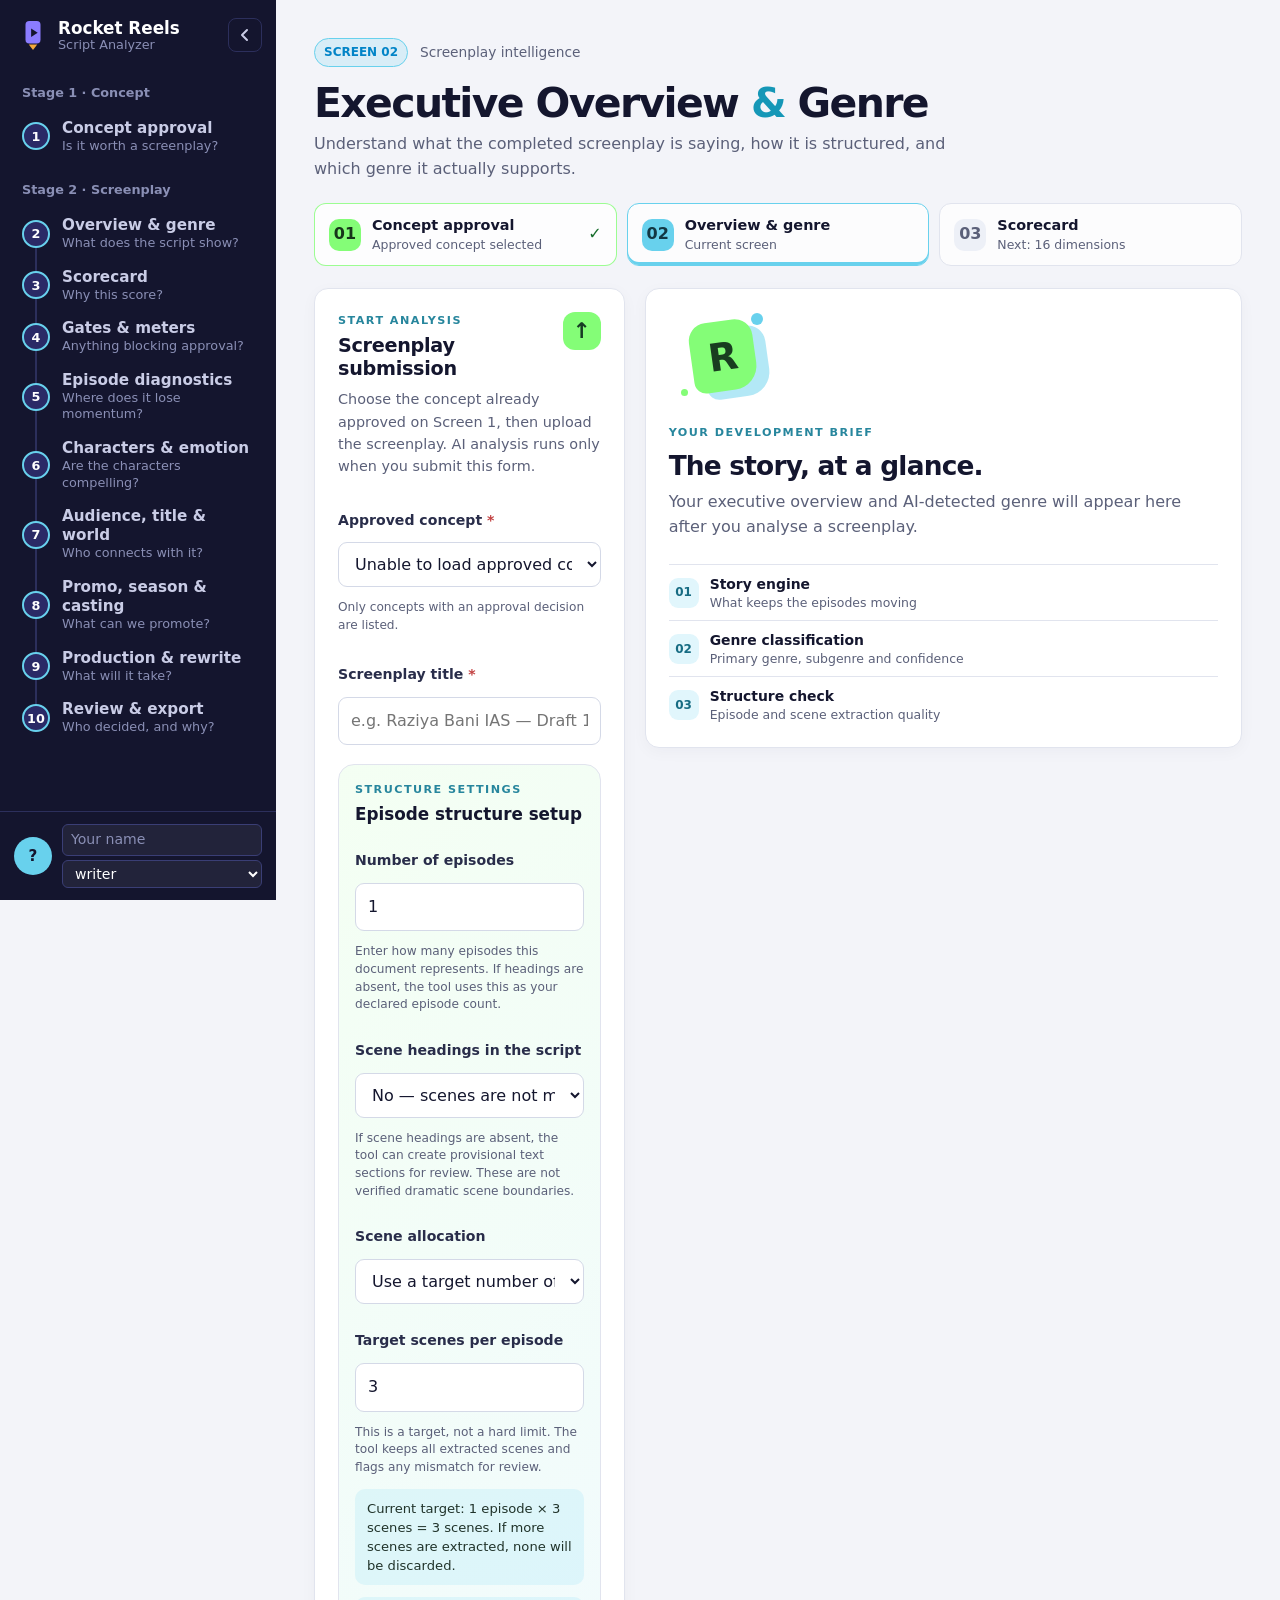
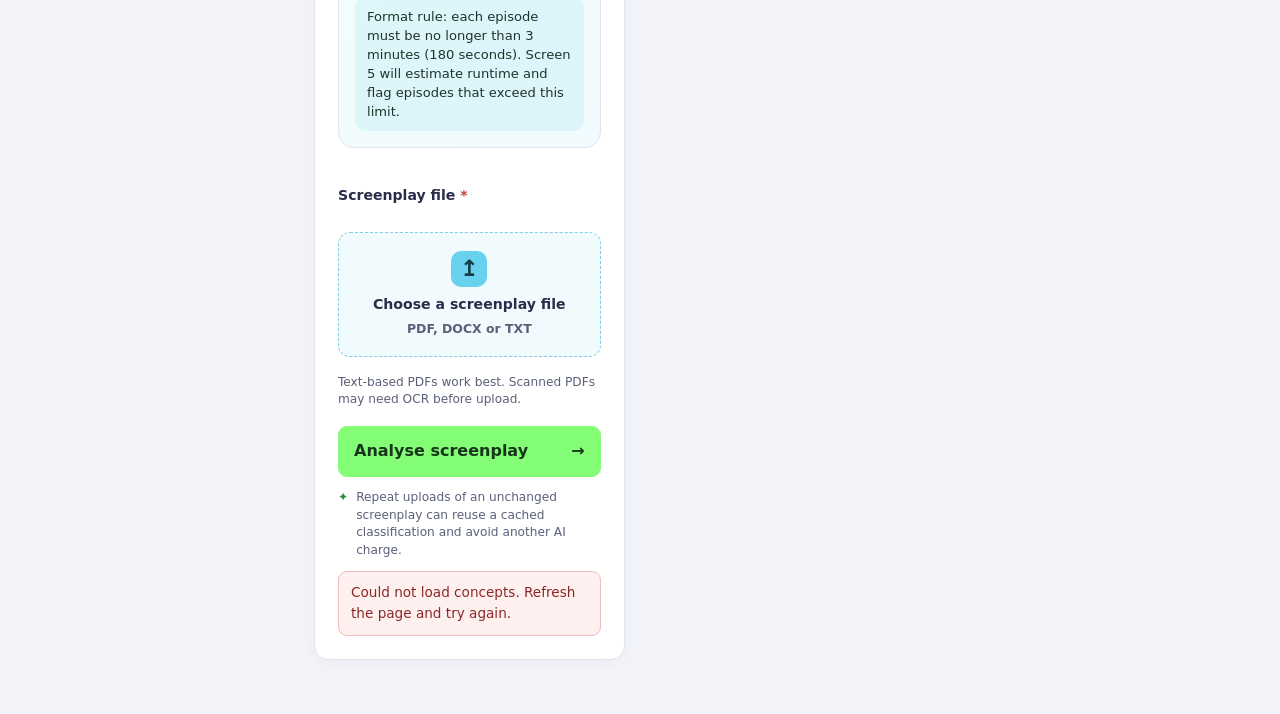
==== commit 26db27f5: "Show three-minute episode runtime rule on Screen 2" ====
--- a/static/screen2.html
+++ b/static/screen2.html
@@ -6,6 +6,7 @@
   <title>Rocket Reels — Screen 02: Executive Overview & Genre</title>
   <link rel="stylesheet" href="/static/App.css">
   <script src="/static/Shell.js" defer></script>
+  <script src="/static/SessionResults.js"></script>
 </head>
 <body>
   <main class="shell-main screen2-main">
@@ -66,6 +67,7 @@
               <small>This is a target, not a hard limit. The tool keeps all extracted scenes and flags any mismatch for review.</small>
             </div>
             <p class="s2-structure-note" id="structure-preview" role="status">Current target: 1 episode × 3 scenes = 3 scenes. If more scenes are extracted, none will be discarded.</p>
+            <p class="s2-structure-note" id="episode-runtime-rule">Format rule: each episode must be no longer than 3 minutes (180 seconds). Screen 5 will estimate runtime and flag episodes that exceed this limit.</p>
           </section>
           <div class="s2-field">
             <label for="screenplay-file">Screenplay file <span class="required-mark">*</span></label>
@@ -137,6 +139,13 @@
             const title = c.title || c.working_title || `Concept #${c.id}`;
             return `<option value="${escapeHTML(c.id)}">${escapeHTML(title)} · #${escapeHTML(c.id)}</option>`;
           }).join('');
+          const rememberedProject = RRSessionResults.getProject();
+          if (rememberedProject && approved.some(c => String(c.id) === rememberedProject)) select.value = rememberedProject;
+          const savedResults = RRSessionResults.load(2, select.value);
+          if (savedResults) {
+            renderResults(savedResults);
+            $('upload-status').innerHTML = '<div class="s2-alert s2-alert-success">Restored your previous Screen 2 analysis for this session.</div>';
+          }
         } catch (err) {
           select.innerHTML = '<option value="">Unable to load approved concepts</option>';
           $('upload-status').innerHTML = `<div class="s2-alert s2-alert-error">${escapeHTML(err.message)}</div>`;
@@ -180,6 +189,7 @@
             ? '<div class="s2-alert s2-alert-success">Cached classification reused — no new AI generation call was needed.</div>'
             : '<div class="s2-alert s2-alert-success">Analysis complete. Review the findings before moving to the scorecard.</div>';
           renderResults(data);
+          RRSessionResults.save(2, conceptId, data);
         } catch (err) {
           $('upload-status').innerHTML = `<div class="s2-alert s2-alert-error">${escapeHTML(err.message || 'Unexpected error. Please try again.')}</div>`;
           $('screenplay-results').innerHTML = `<div class="panel s2-error-state"><span class="s2-eyebrow">ANALYSIS NOT COMPLETED</span><h2>We couldn't finish this run.</h2><p>${escapeHTML(err.message || 'Unexpected error.')}</p><p class="sub">Your file may contain no extractable text, or the configured AI provider may not be available.</p></div>`;
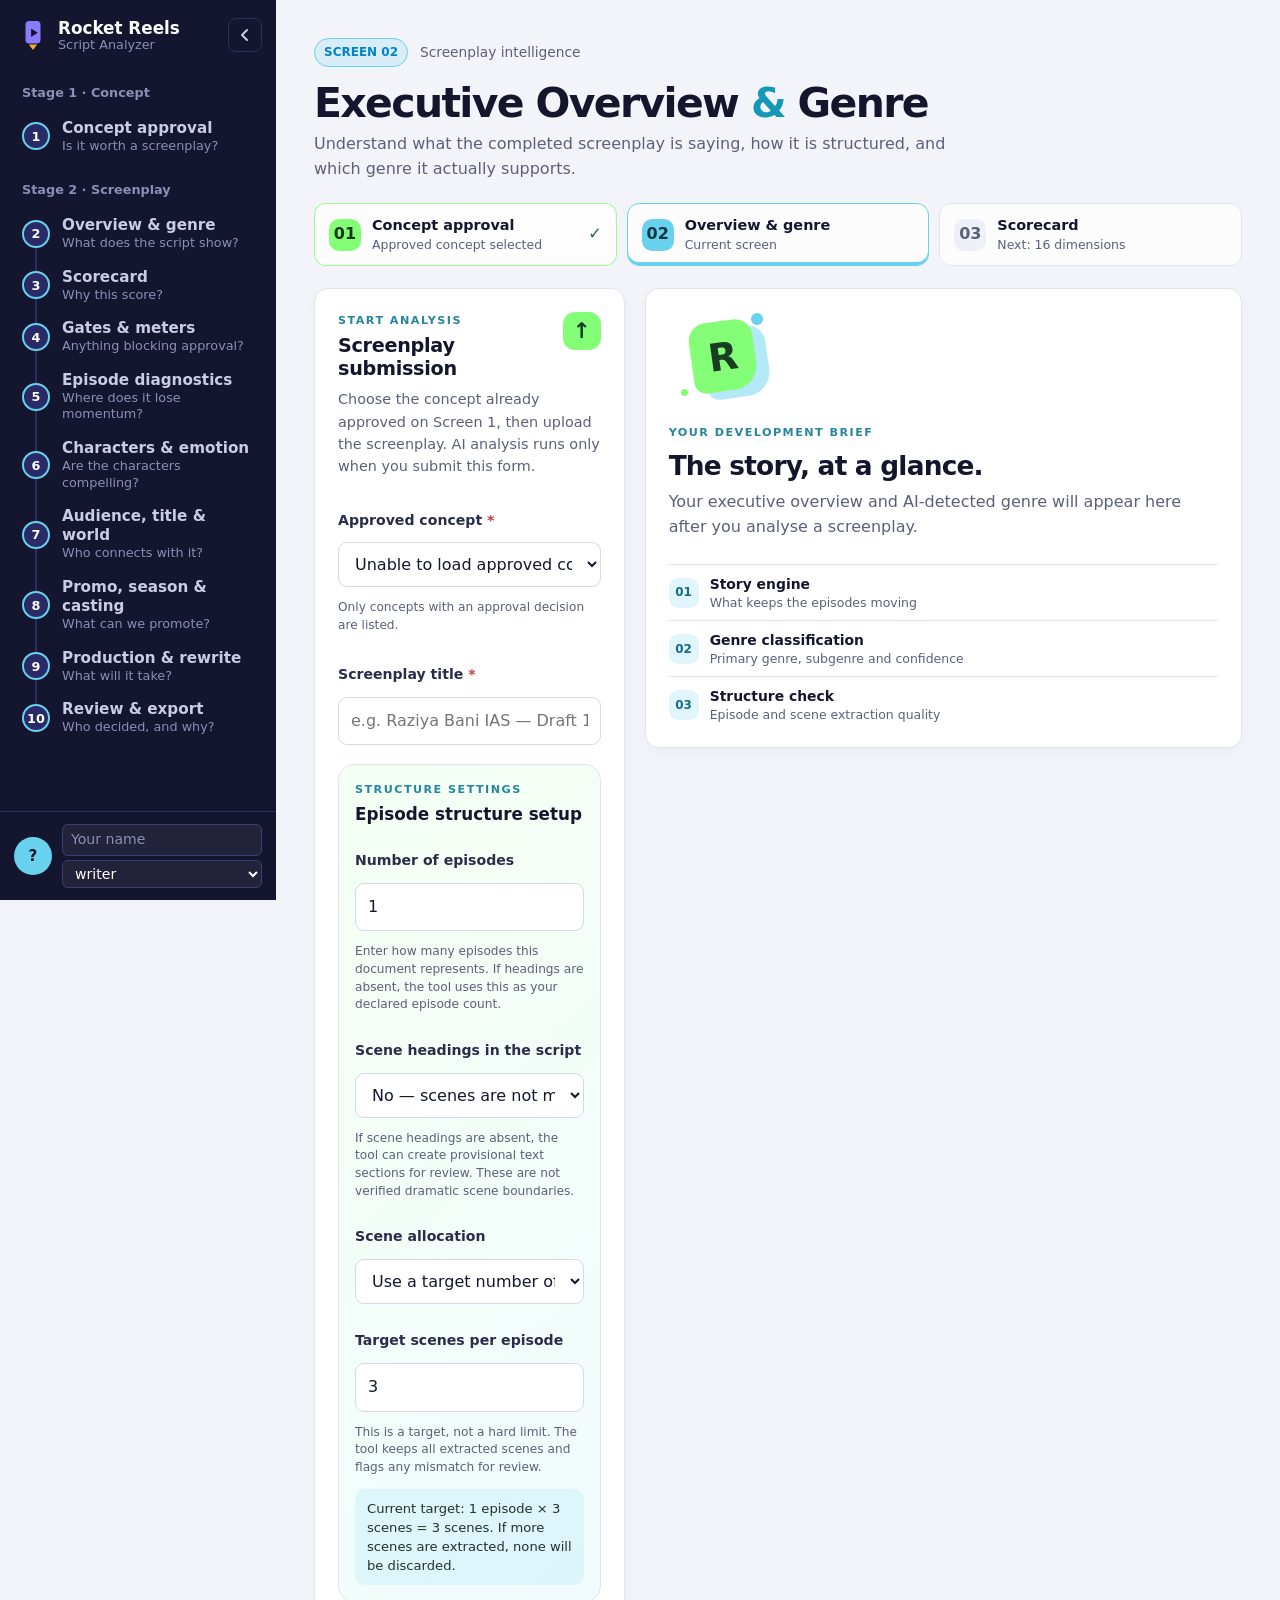
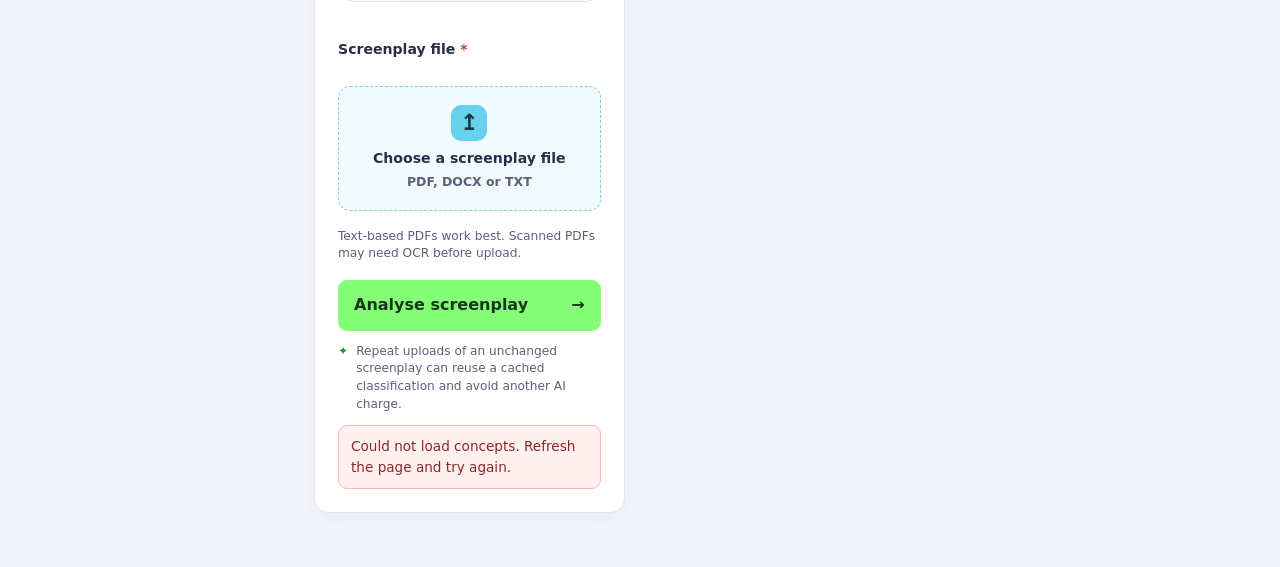
==== commit 759a77d3: "Revert Screen 2 changes; keep runtime rule in Screen 5 only" ====
--- a/static/screen2.html
+++ b/static/screen2.html
@@ -67,7 +67,6 @@
               <small>This is a target, not a hard limit. The tool keeps all extracted scenes and flags any mismatch for review.</small>
             </div>
             <p class="s2-structure-note" id="structure-preview" role="status">Current target: 1 episode × 3 scenes = 3 scenes. If more scenes are extracted, none will be discarded.</p>
-            <p class="s2-structure-note" id="episode-runtime-rule">Format rule: each episode must be no longer than 3 minutes (180 seconds). Screen 5 will estimate runtime and flag episodes that exceed this limit.</p>
           </section>
           <div class="s2-field">
             <label for="screenplay-file">Screenplay file <span class="required-mark">*</span></label>
